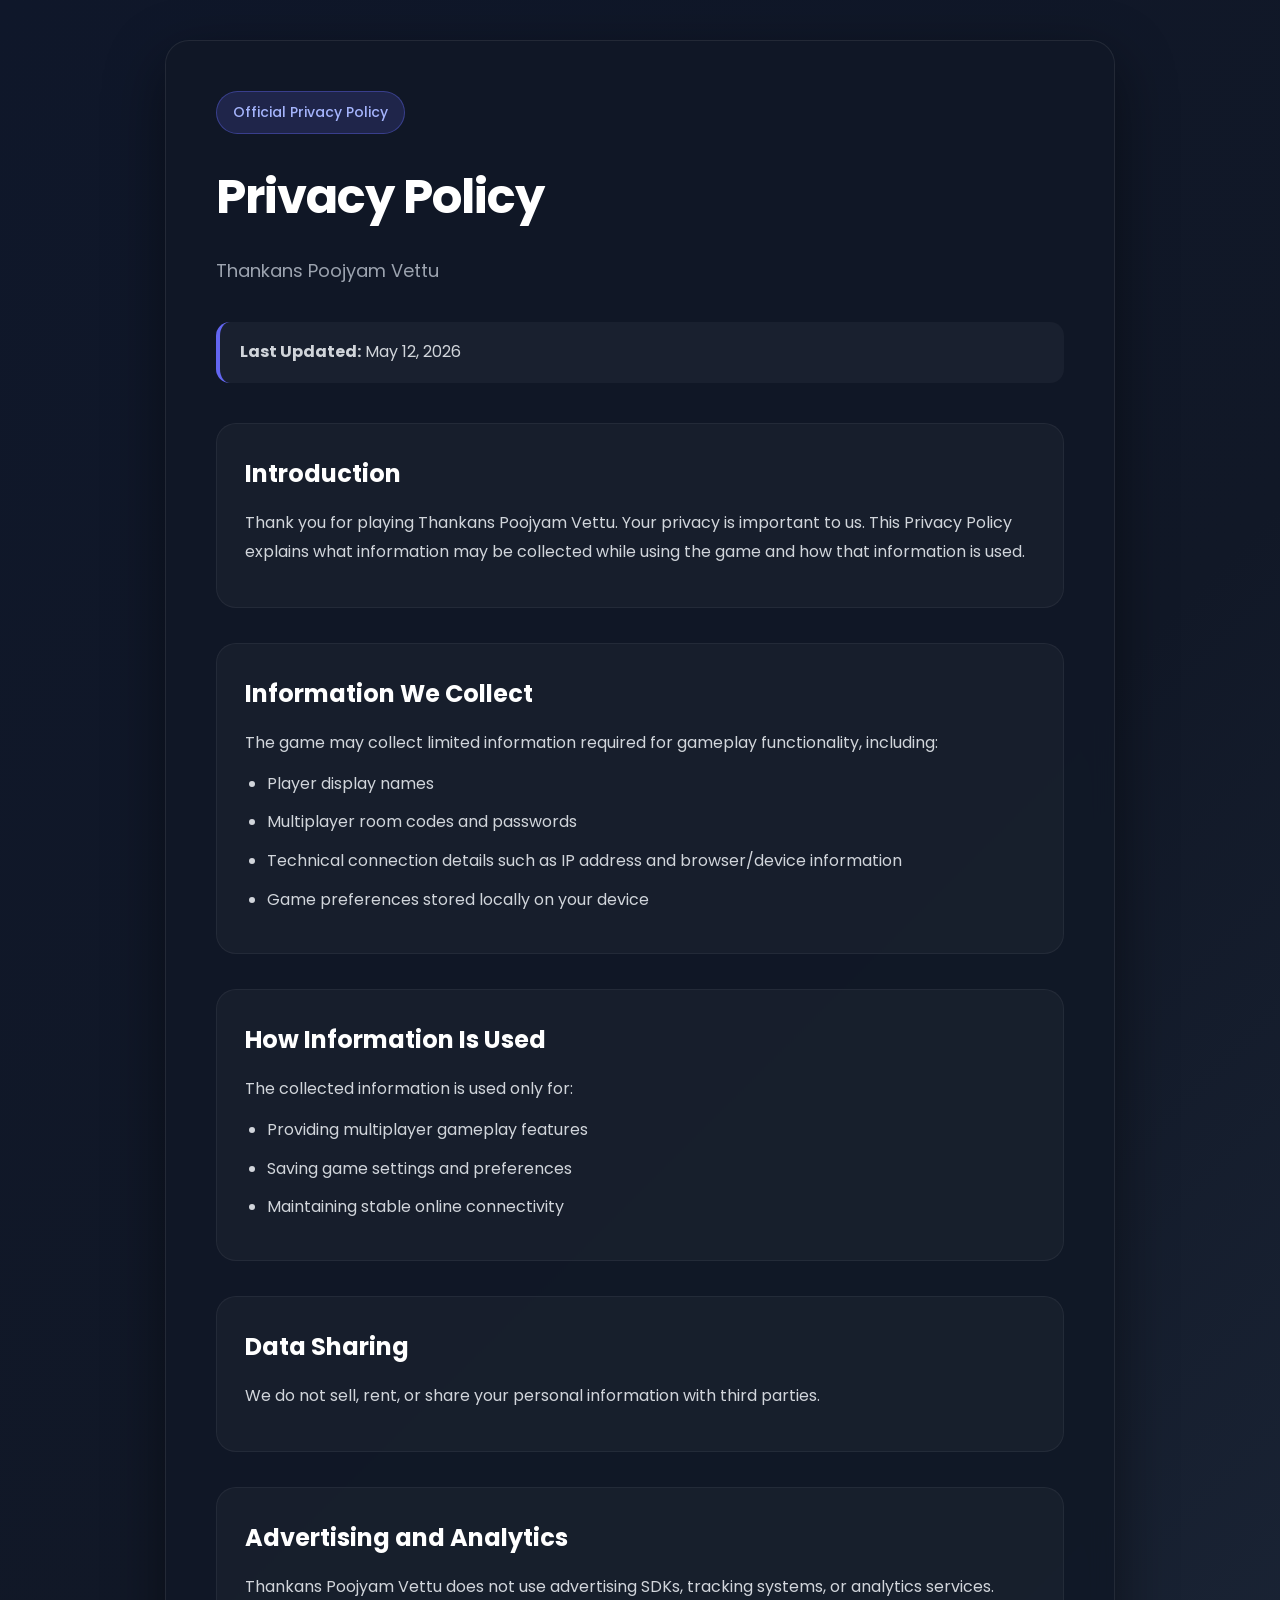
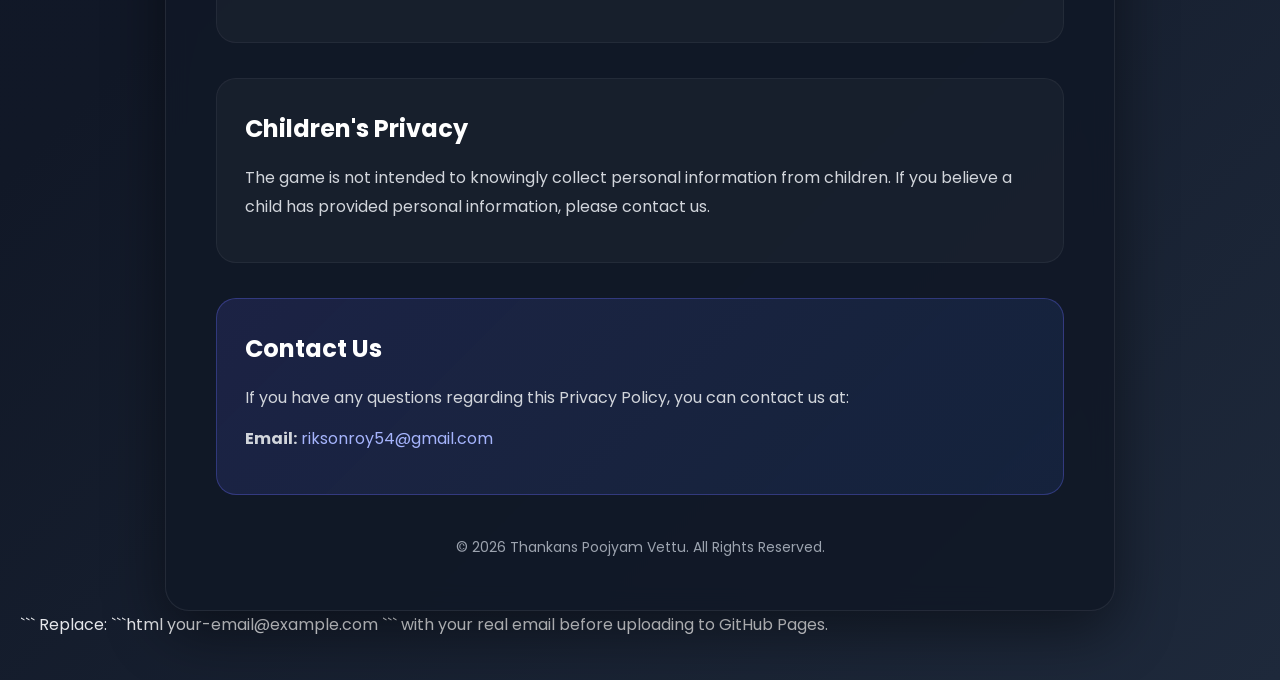
==== Privacy-Policy.html @ 0edb4210 "Rename Privacy.html to Privacy-Policy.html" ====
<!DOCTYPE html>
<html lang="en">
<head>
  <meta charset="UTF-8" />
  <meta name="viewport" content="width=device-width, initial-scale=1.0" />
  <title>Privacy Policy | Thankans Poojyam Vettu</title>

  <link rel="preconnect" href="https://fonts.googleapis.com">
  <link rel="preconnect" href="https://fonts.gstatic.com" crossorigin>
  <link href="https://fonts.googleapis.com/css2?family=Poppins:wght@300;400;500;600;700&display=swap" rel="stylesheet">

  <style>
    * {
      margin: 0;
      padding: 0;
      box-sizing: border-box;
    }

    body {
      font-family: 'Poppins', sans-serif;
      background: linear-gradient(135deg, #0f172a, #111827, #1e293b);
      color: #e5e7eb;
      min-height: 100vh;
      padding: 40px 20px;
      line-height: 1.8;
    }

    .container {
      max-width: 950px;
      margin: auto;
      background: rgba(17, 24, 39, 0.92);
      border: 1px solid rgba(255,255,255,0.08);
      border-radius: 24px;
      padding: 50px;
      box-shadow: 0 20px 60px rgba(0,0,0,0.45);
      backdrop-filter: blur(12px);
    }

    .top-badge {
      display: inline-block;
      background: rgba(99, 102, 241, 0.18);
      color: #a5b4fc;
      border: 1px solid rgba(99, 102, 241, 0.4);
      padding: 8px 16px;
      border-radius: 999px;
      font-size: 14px;
      margin-bottom: 20px;
      font-weight: 500;
    }

    h1 {
      font-size: 48px;
      font-weight: 700;
      margin-bottom: 14px;
      color: white;
      letter-spacing: -1px;
    }

    .subtitle {
      color: #9ca3af;
      font-size: 18px;
      margin-bottom: 35px;
    }

    .updated {
      background: rgba(255,255,255,0.04);
      border-left: 4px solid #6366f1;
      padding: 16px 20px;
      border-radius: 14px;
      margin-bottom: 40px;
      color: #d1d5db;
    }

    section {
      margin-bottom: 35px;
      padding: 28px;
      border-radius: 20px;
      background: rgba(255,255,255,0.03);
      border: 1px solid rgba(255,255,255,0.05);
      transition: 0.3s ease;
    }

    section:hover {
      transform: translateY(-2px);
      border-color: rgba(99,102,241,0.4);
    }

    h2 {
      font-size: 24px;
      margin-bottom: 14px;
      color: white;
    }

    p {
      color: #d1d5db;
      margin-bottom: 12px;
    }

    ul {
      padding-left: 22px;
      margin-top: 12px;
    }

    li {
      margin-bottom: 10px;
      color: #d1d5db;
    }

    .footer {
      margin-top: 40px;
      text-align: center;
      color: #9ca3af;
      font-size: 14px;
    }

    .contact-box {
      background: linear-gradient(135deg, rgba(99,102,241,0.15), rgba(59,130,246,0.1));
      border: 1px solid rgba(99,102,241,0.35);
    }

    a {
      color: #a5b4fc;
      text-decoration: none;
    }

    a:hover {
      text-decoration: underline;
    }

    @media (max-width: 768px) {
      .container {
        padding: 28px;
      }

      h1 {
        font-size: 34px;
      }

      section {
        padding: 22px;
      }
    }
  </style>
</head>
<body>

  <div class="container">

    <div class="top-badge">Official Privacy Policy</div>

    <h1>Privacy Policy</h1>

    <p class="subtitle">
      Thankans Poojyam Vettu
    </p>

    <div class="updated">
      <strong>Last Updated:</strong> May 12, 2026
    </div>

    <section>
      <h2>Introduction</h2>
      <p>
        Thank you for playing Thankans Poojyam Vettu. Your privacy is important to us.
        This Privacy Policy explains what information may be collected while using the game
        and how that information is used.
      </p>
    </section>

    <section>
      <h2>Information We Collect</h2>
      <p>
        The game may collect limited information required for gameplay functionality,
        including:
      </p>

      <ul>
        <li>Player display names</li>
        <li>Multiplayer room codes and passwords</li>
        <li>Technical connection details such as IP address and browser/device information</li>
        <li>Game preferences stored locally on your device</li>
      </ul>
    </section>

    <section>
      <h2>How Information Is Used</h2>
      <p>
        The collected information is used only for:
      </p>

      <ul>
        <li>Providing multiplayer gameplay features</li>
        <li>Saving game settings and preferences</li>
        <li>Maintaining stable online connectivity</li>
      </ul>
    </section>

    <section>
      <h2>Data Sharing</h2>
      <p>
        We do not sell, rent, or share your personal information with third parties.
      </p>
    </section>

    <section>
      <h2>Advertising and Analytics</h2>
      <p>
        Thankans Poojyam Vettu does not use advertising SDKs, tracking systems,
        or analytics services.
      </p>
    </section>

    <section>
      <h2>Children's Privacy</h2>
      <p>
        The game is not intended to knowingly collect personal information from children.
        If you believe a child has provided personal information, please contact us.
      </p>
    </section>

    <section class="contact-box">
      <h2>Contact Us</h2>
      <p>
        If you have any questions regarding this Privacy Policy, you can contact us at:
      </p>

      <p>
        <strong>Email:</strong>
        <a href="mailto:riksonroy54@gmail.com.com">riksonroy54@gmail.com</a>
      </p>
    </section>

    <div class="footer">
      © 2026 Thankans Poojyam Vettu. All Rights Reserved.
    </div>

  </div>

</body>
</html>
```

Replace:

```html
your-email@example.com
```

with your real email before uploading to GitHub Pages.
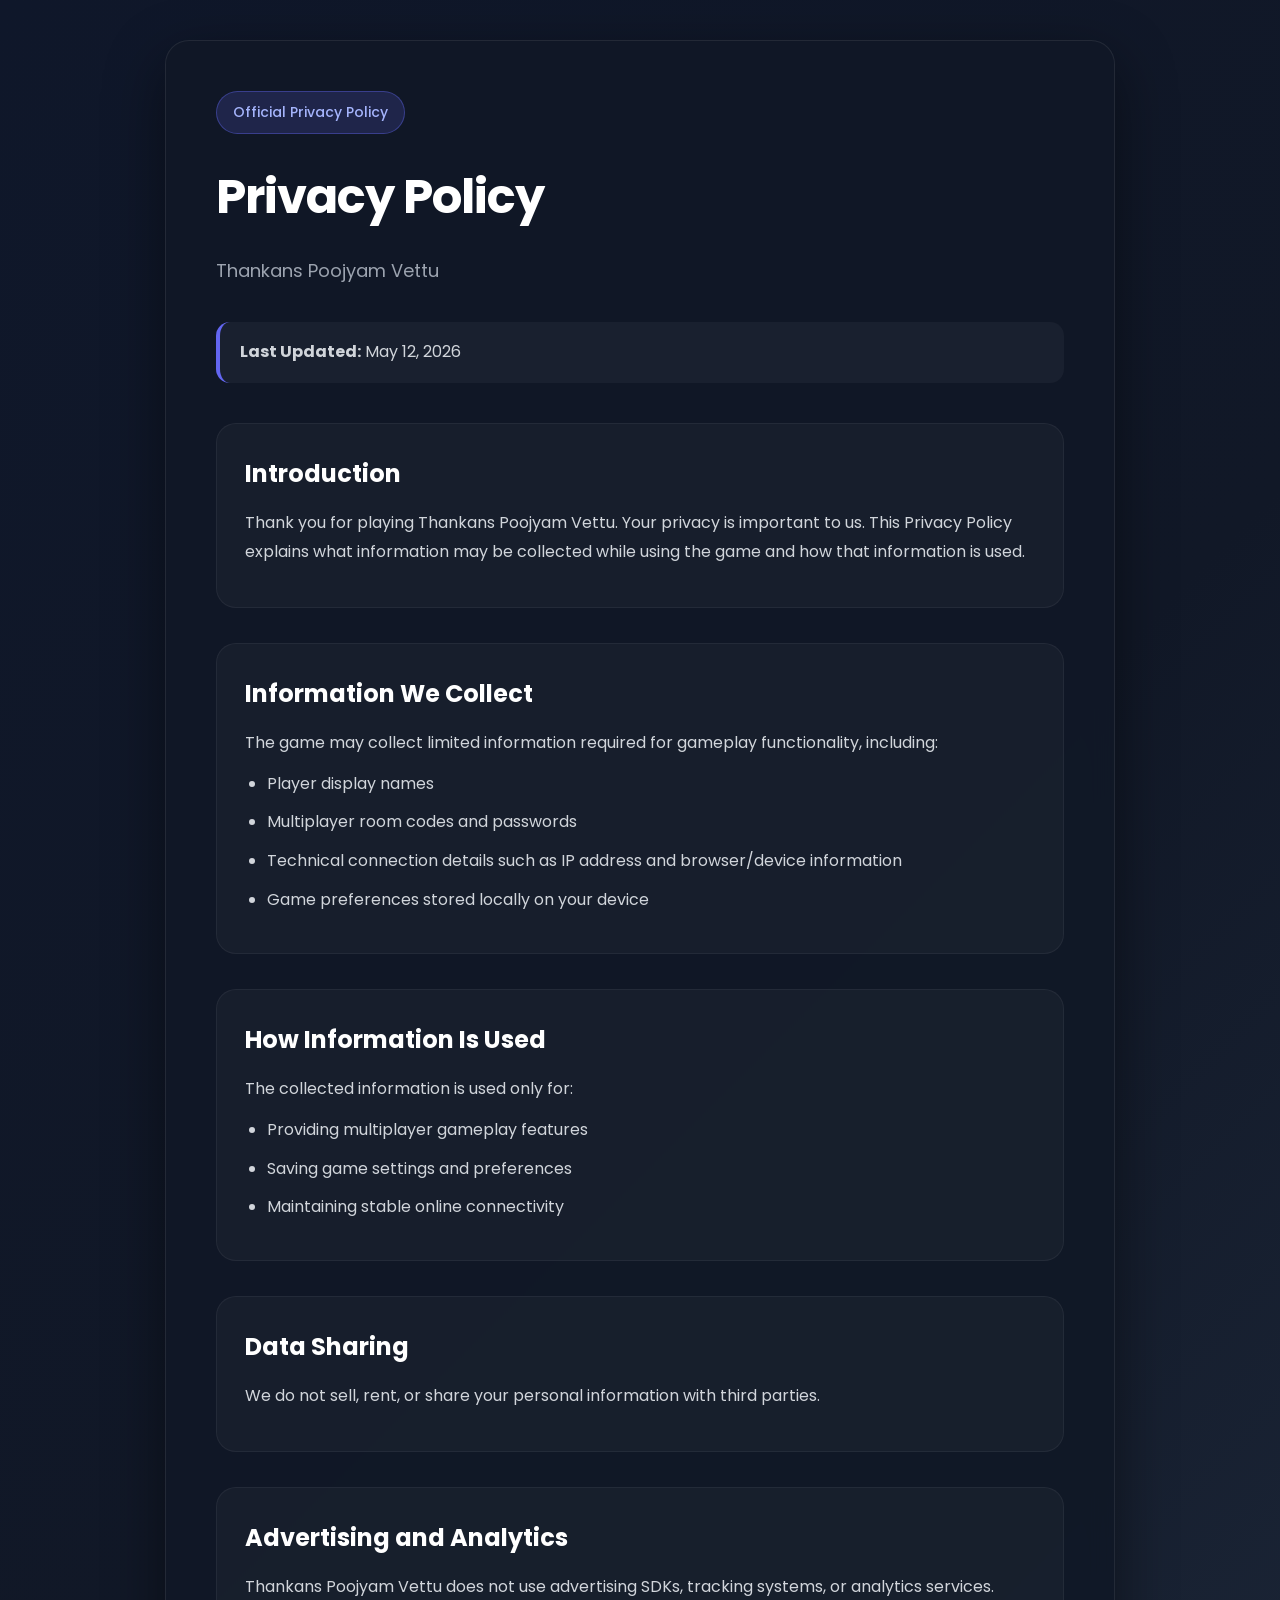
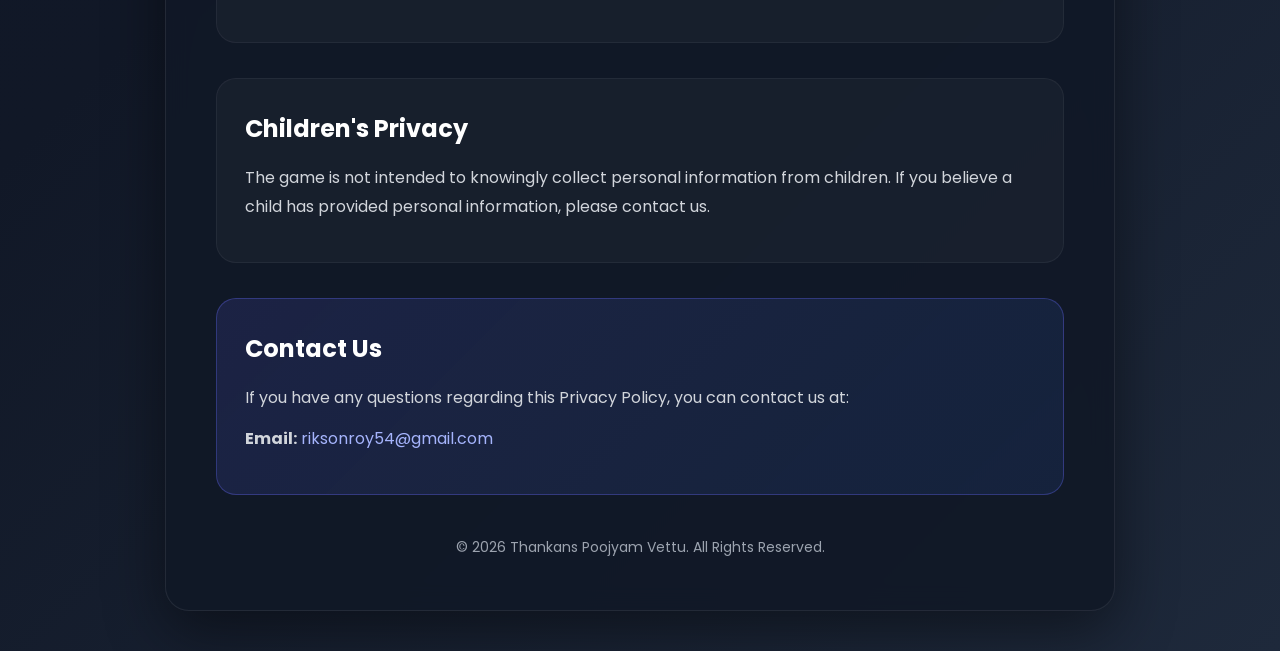
==== commit 1d84492a: "Update Privacy-Policy.html" ====
--- a/Privacy-Policy.html
+++ b/Privacy-Policy.html
@@ -238,12 +238,3 @@
 
 </body>
 </html>
-```
-
-Replace:
-
-```html
-your-email@example.com
-```
-
-with your real email before uploading to GitHub Pages.
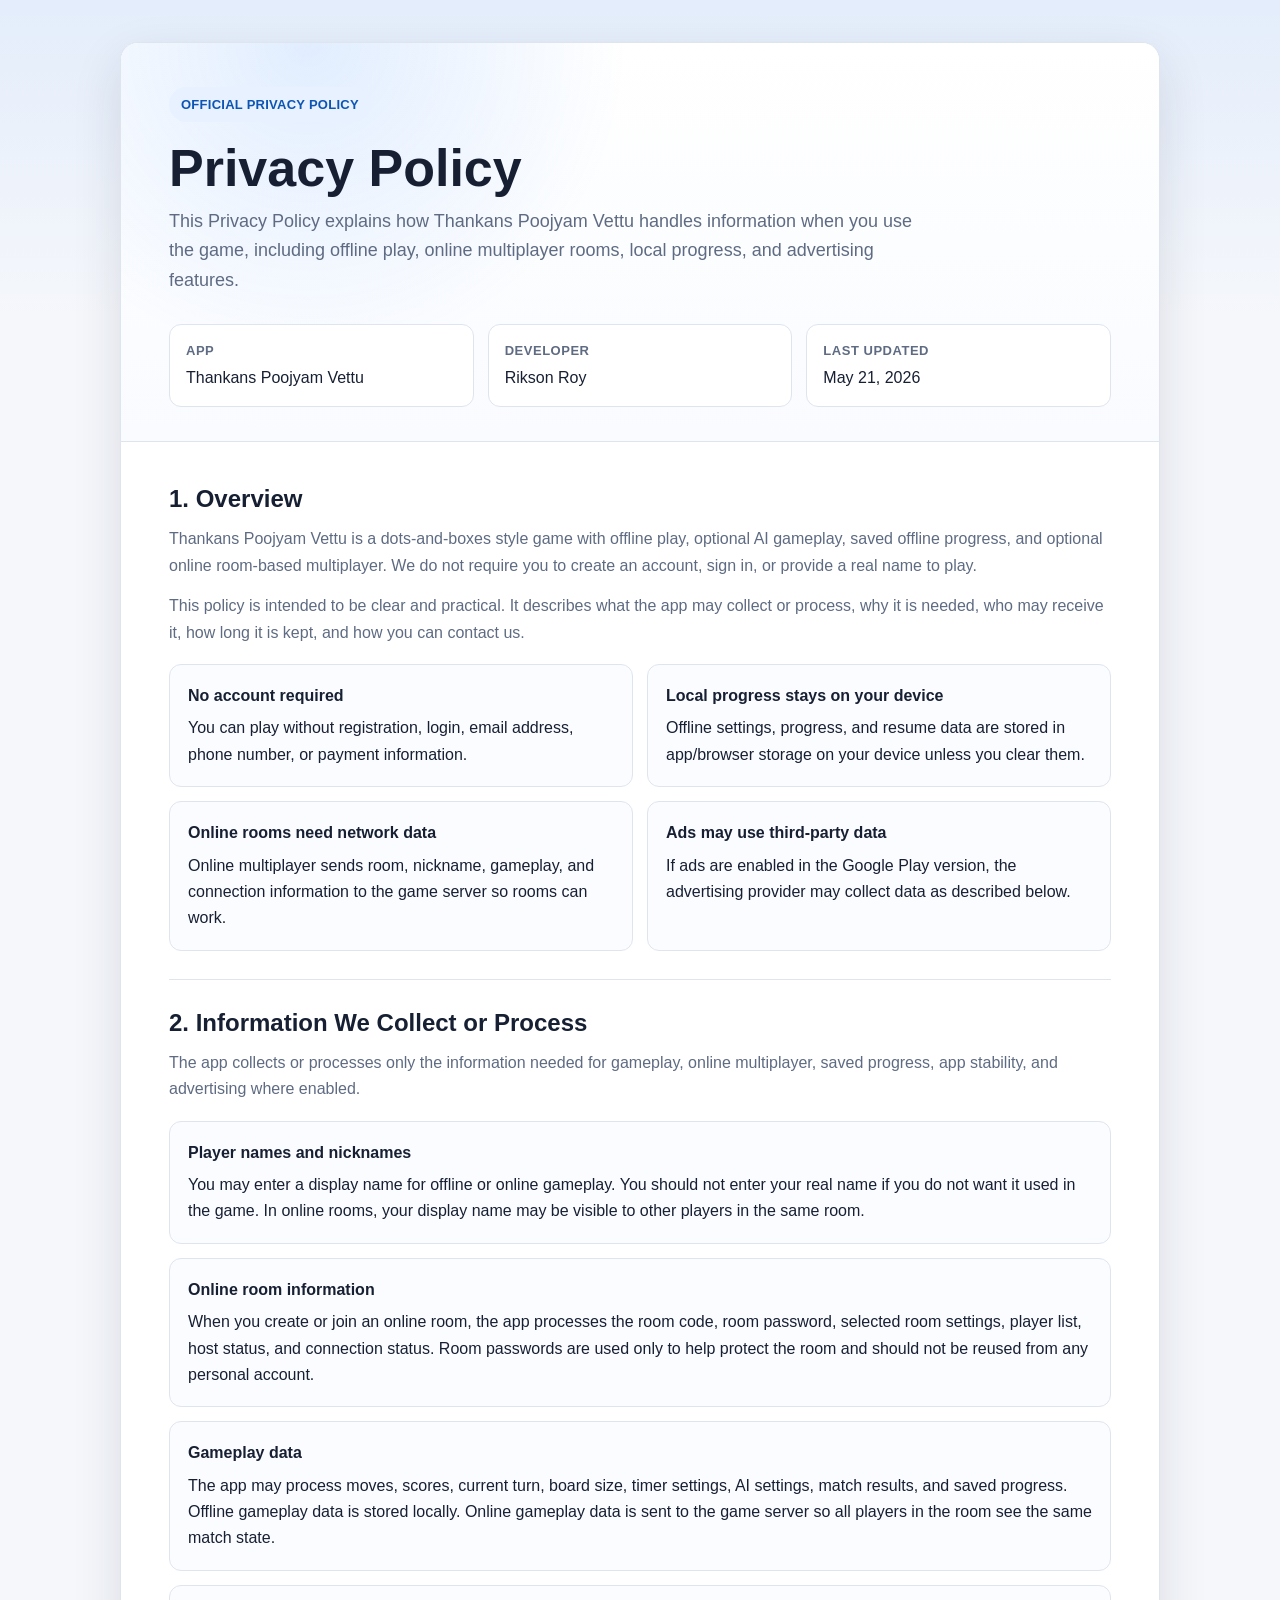
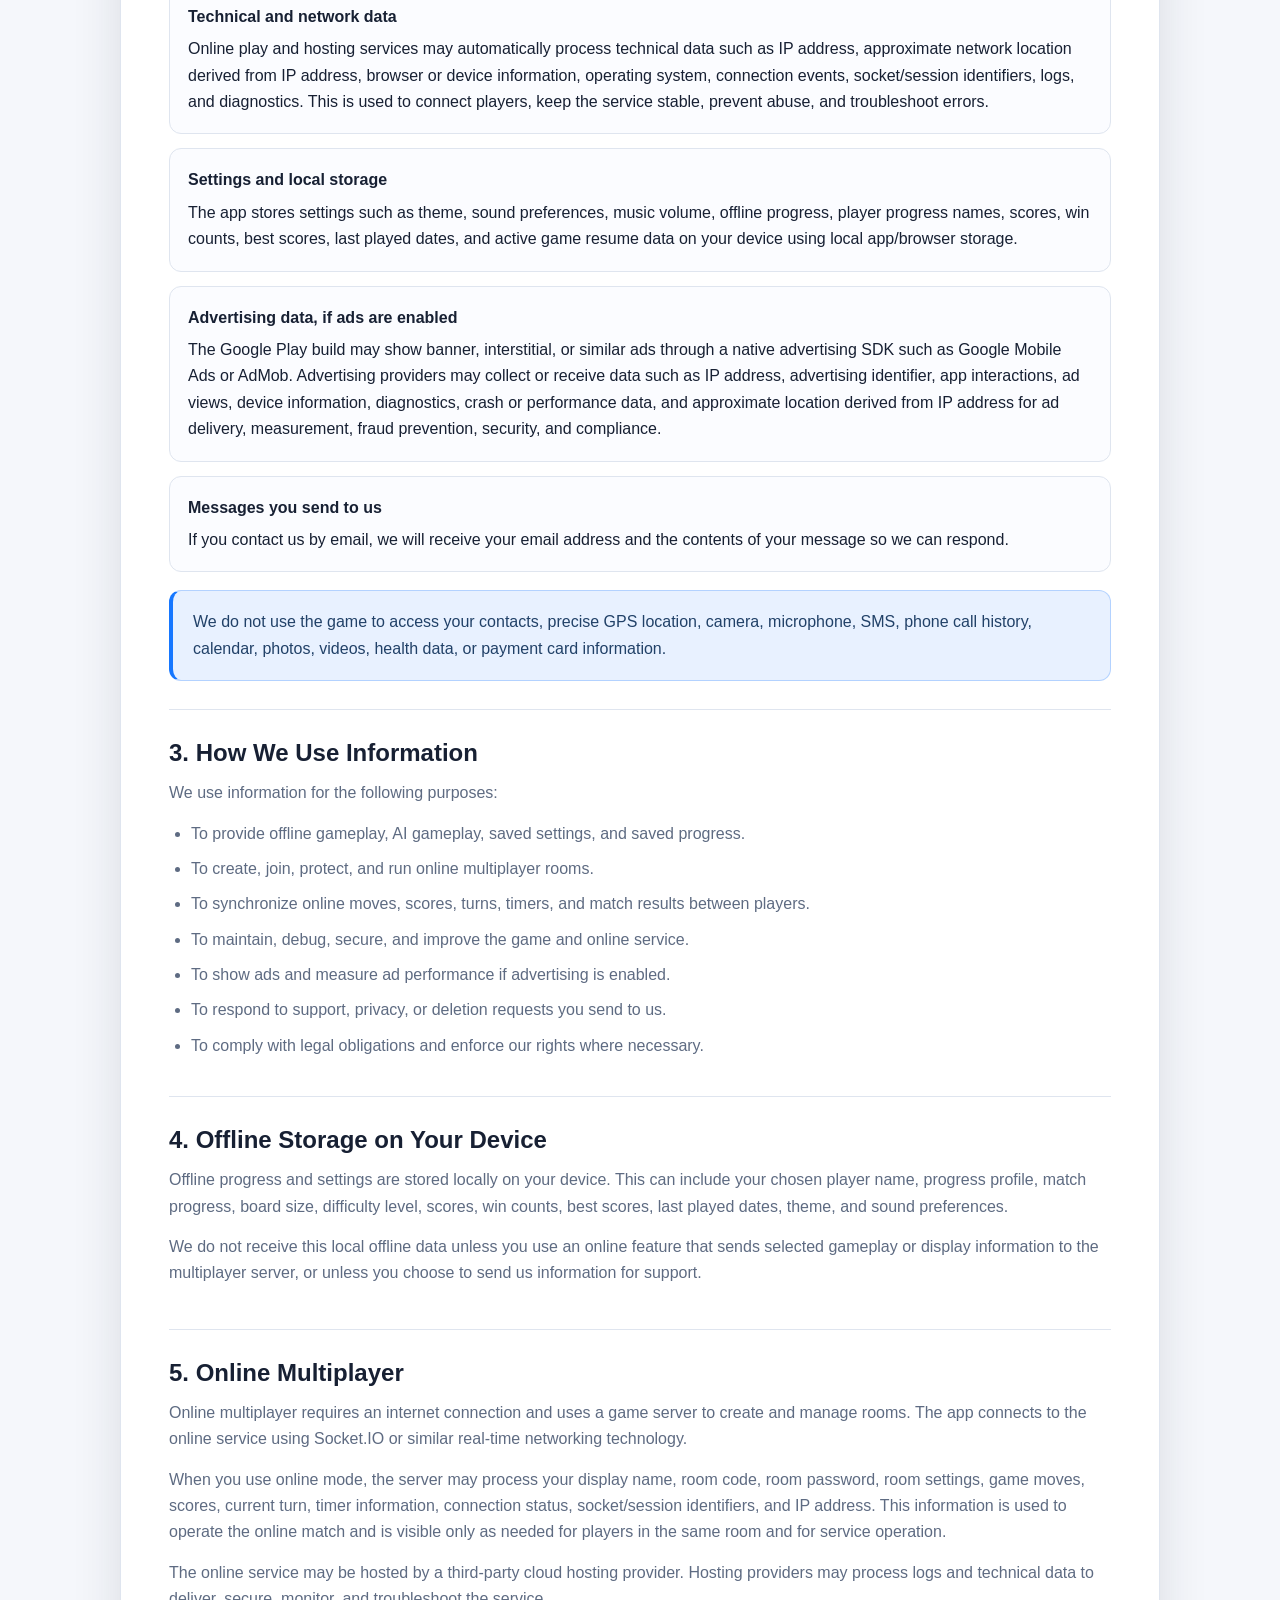
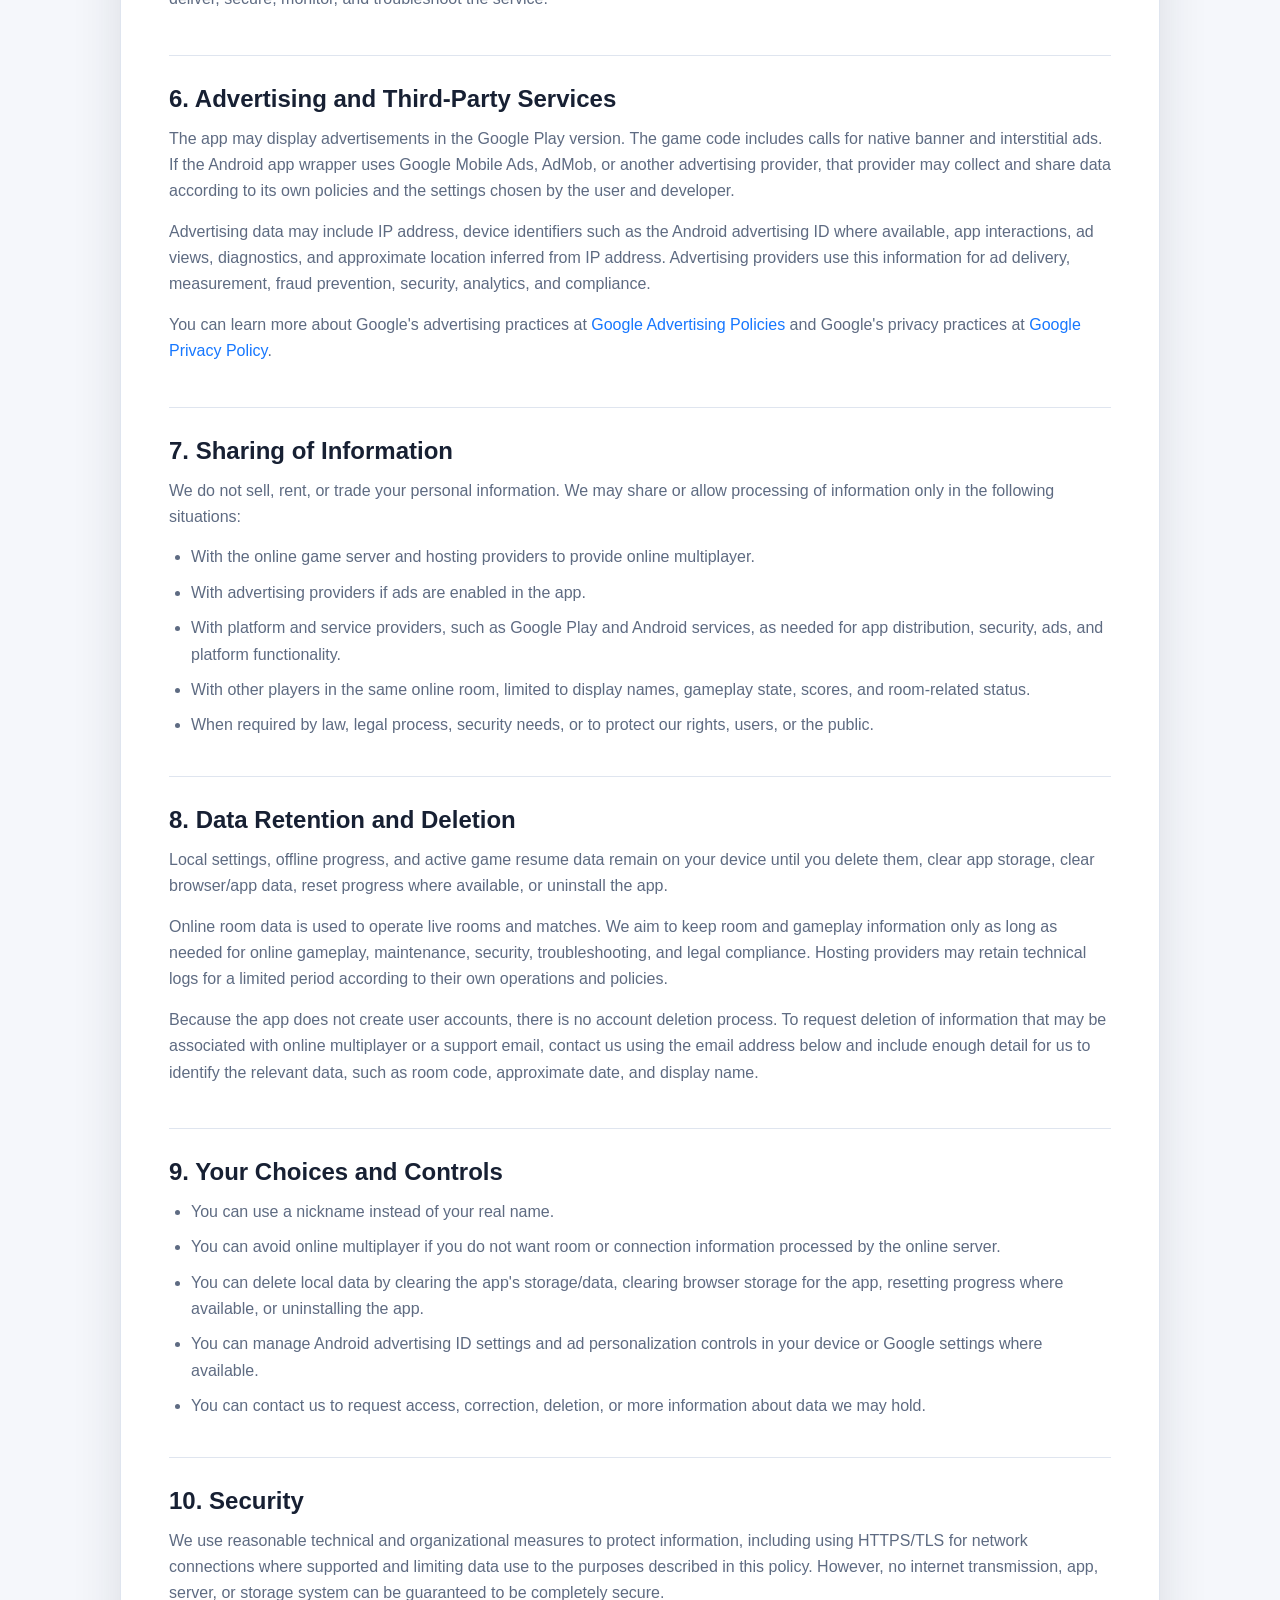
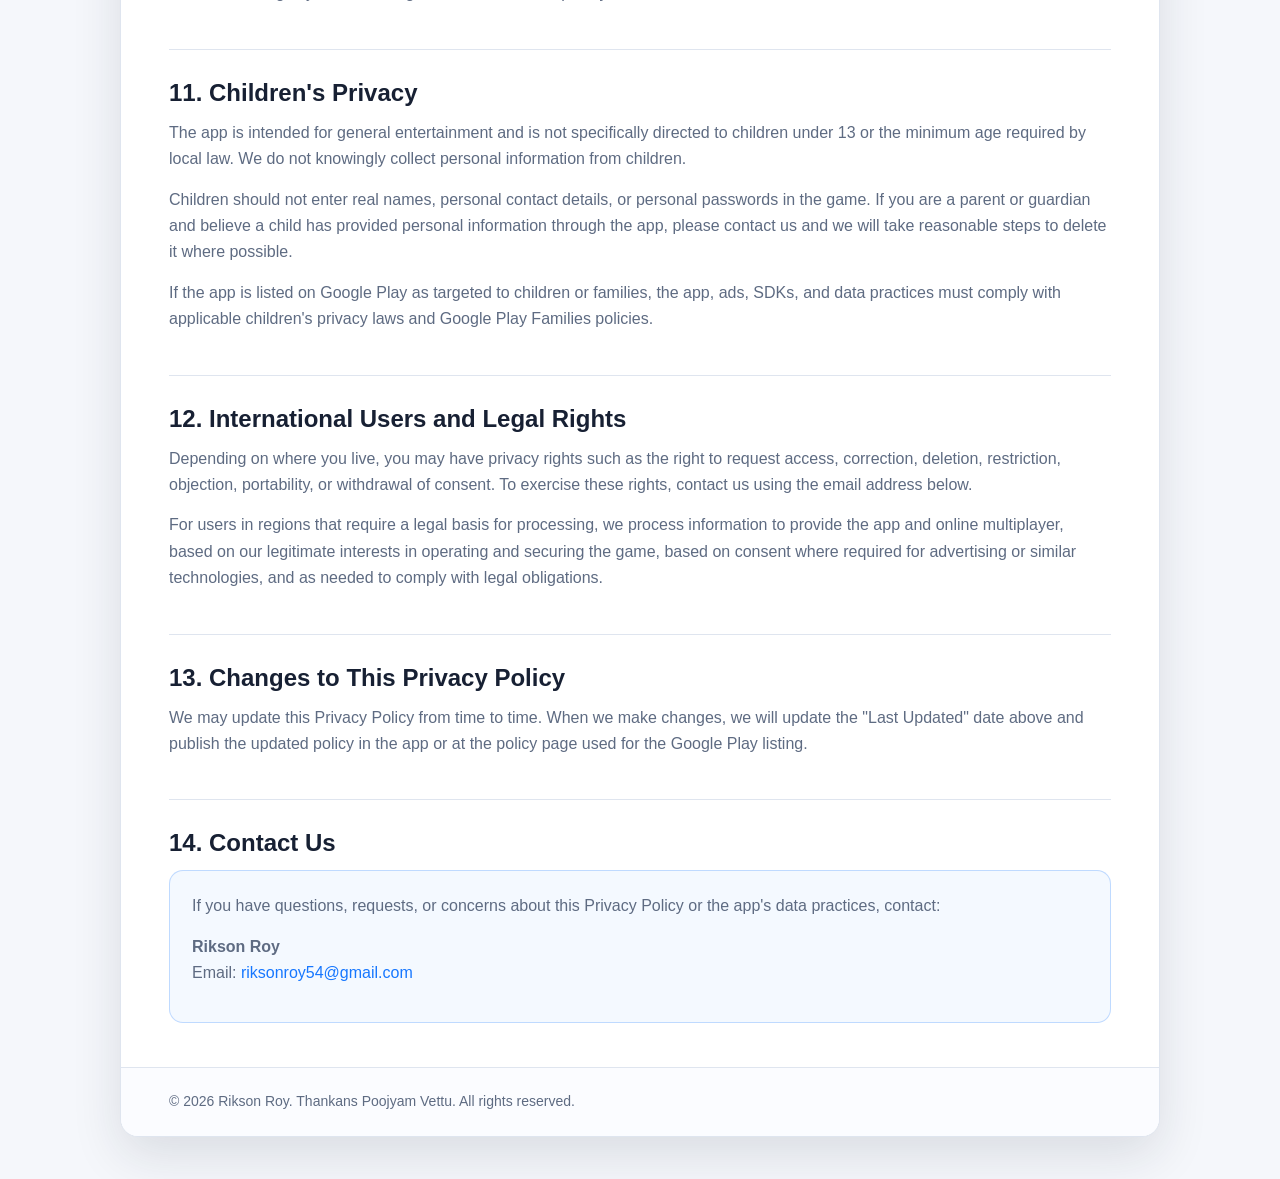
==== commit b46700d3: "Update Privacy-Policy.html" ====
--- a/Privacy-Policy.html
+++ b/Privacy-Policy.html
@@ -3,238 +3,526 @@
 <head>
   <meta charset="UTF-8" />
   <meta name="viewport" content="width=device-width, initial-scale=1.0" />
+  <meta name="color-scheme" content="dark light" />
   <title>Privacy Policy | Thankans Poojyam Vettu</title>
-
-  <link rel="preconnect" href="https://fonts.googleapis.com">
-  <link rel="preconnect" href="https://fonts.gstatic.com" crossorigin>
-  <link href="https://fonts.googleapis.com/css2?family=Poppins:wght@300;400;500;600;700&display=swap" rel="stylesheet">
-
   <style>
+    :root {
+      --page: #f5f7fb;
+      --panel: #ffffff;
+      --text: #172033;
+      --muted: #5e6b82;
+      --line: #dfe5ef;
+      --accent: #1677ff;
+      --accent-soft: #e8f1ff;
+      --good: #0f8f61;
+      --shadow: 0 18px 50px rgba(23, 32, 51, 0.12);
+    }
+
     * {
+      box-sizing: border-box;
+    }
+
+    body {
       margin: 0;
-      padding: 0;
-      box-sizing: border-box;
-    }
-
-    body {
-      font-family: 'Poppins', sans-serif;
-      background: linear-gradient(135deg, #0f172a, #111827, #1e293b);
-      color: #e5e7eb;
-      min-height: 100vh;
-      padding: 40px 20px;
-      line-height: 1.8;
-    }
-
-    .container {
-      max-width: 950px;
-      margin: auto;
-      background: rgba(17, 24, 39, 0.92);
-      border: 1px solid rgba(255,255,255,0.08);
-      border-radius: 24px;
-      padding: 50px;
-      box-shadow: 0 20px 60px rgba(0,0,0,0.45);
-      backdrop-filter: blur(12px);
-    }
-
-    .top-badge {
-      display: inline-block;
-      background: rgba(99, 102, 241, 0.18);
-      color: #a5b4fc;
-      border: 1px solid rgba(99, 102, 241, 0.4);
-      padding: 8px 16px;
+      font-family: Arial, Helvetica, sans-serif;
+      color: var(--text);
+      background:
+        linear-gradient(180deg, rgba(22, 119, 255, 0.08), transparent 320px),
+        var(--page);
+      line-height: 1.65;
+    }
+
+    a {
+      color: var(--accent);
+      text-decoration: none;
+    }
+
+    a:hover,
+    a:focus {
+      text-decoration: underline;
+    }
+
+    .page {
+      width: min(100% - 32px, 1040px);
+      margin: 0 auto;
+      padding: 42px 0;
+    }
+
+    .document {
+      background: var(--panel);
+      border: 1px solid var(--line);
+      border-radius: 18px;
+      box-shadow: var(--shadow);
+      overflow: hidden;
+    }
+
+    header {
+      padding: 44px 48px 34px;
+      border-bottom: 1px solid var(--line);
+      background:
+        radial-gradient(circle at 18% 0%, rgba(22, 119, 255, 0.13), transparent 34%),
+        linear-gradient(180deg, #ffffff, #f9fbff);
+    }
+
+    .badge {
+      display: inline-flex;
+      align-items: center;
+      gap: 8px;
+      margin-bottom: 18px;
+      padding: 7px 12px;
       border-radius: 999px;
+      background: var(--accent-soft);
+      color: #0d55b3;
+      font-size: 13px;
+      font-weight: 700;
+      letter-spacing: 0.02em;
+      text-transform: uppercase;
+    }
+
+    h1 {
+      margin: 0 0 10px;
+      font-size: clamp(34px, 5vw, 52px);
+      line-height: 1.08;
+      letter-spacing: 0;
+    }
+
+    .subtitle {
+      margin: 0;
+      color: var(--muted);
+      font-size: 18px;
+      max-width: 760px;
+    }
+
+    .meta-grid {
+      display: grid;
+      grid-template-columns: repeat(3, minmax(0, 1fr));
+      gap: 14px;
+      margin-top: 28px;
+    }
+
+    .meta-card {
+      min-height: 82px;
+      padding: 15px 16px;
+      border: 1px solid var(--line);
+      border-radius: 12px;
+      background: #ffffff;
+    }
+
+    .meta-card strong {
+      display: block;
+      margin-bottom: 4px;
+      font-size: 13px;
+      color: var(--muted);
+      text-transform: uppercase;
+      letter-spacing: 0.04em;
+    }
+
+    main {
+      padding: 14px 48px 44px;
+    }
+
+    section {
+      padding: 28px 0;
+      border-bottom: 1px solid var(--line);
+    }
+
+    section:last-child {
+      border-bottom: 0;
+      padding-bottom: 0;
+    }
+
+    h2 {
+      margin: 0 0 12px;
+      font-size: 24px;
+      line-height: 1.25;
+    }
+
+    h3 {
+      margin: 24px 0 8px;
+      font-size: 18px;
+    }
+
+    p {
+      margin: 0 0 14px;
+      color: var(--muted);
+    }
+
+    ul {
+      margin: 10px 0 0;
+      padding-left: 22px;
+      color: var(--muted);
+    }
+
+    li {
+      margin-bottom: 9px;
+    }
+
+    .summary {
+      display: grid;
+      grid-template-columns: repeat(2, minmax(0, 1fr));
+      gap: 14px;
+      margin-top: 18px;
+    }
+
+    .summary-item {
+      padding: 18px;
+      border: 1px solid var(--line);
+      border-radius: 12px;
+      background: #fbfcff;
+    }
+
+    .summary-item strong {
+      display: block;
+      margin-bottom: 6px;
+      color: var(--text);
+    }
+
+    .notice {
+      margin: 18px 0 0;
+      padding: 18px 20px;
+      border: 1px solid rgba(22, 119, 255, 0.25);
+      border-left: 4px solid var(--accent);
+      border-radius: 12px;
+      background: var(--accent-soft);
+      color: #214168;
+    }
+
+    .notice p {
+      color: #214168;
+      margin: 0;
+    }
+
+    .data-list {
+      display: grid;
+      gap: 14px;
+      margin-top: 18px;
+    }
+
+    .data-item {
+      padding: 18px;
+      border: 1px solid var(--line);
+      border-radius: 12px;
+      background: #fbfcff;
+    }
+
+    .data-item strong {
+      display: block;
+      margin-bottom: 6px;
+      color: var(--text);
+    }
+
+    .contact-box {
+      padding: 22px;
+      border-radius: 14px;
+      background: #f4f9ff;
+      border: 1px solid rgba(22, 119, 255, 0.24);
+    }
+
+    footer {
+      padding: 22px 48px;
+      border-top: 1px solid var(--line);
+      color: var(--muted);
+      background: #fbfcff;
       font-size: 14px;
-      margin-bottom: 20px;
-      font-weight: 500;
-    }
-
-    h1 {
-      font-size: 48px;
-      font-weight: 700;
-      margin-bottom: 14px;
-      color: white;
-      letter-spacing: -1px;
-    }
-
-    .subtitle {
-      color: #9ca3af;
-      font-size: 18px;
-      margin-bottom: 35px;
-    }
-
-    .updated {
-      background: rgba(255,255,255,0.04);
-      border-left: 4px solid #6366f1;
-      padding: 16px 20px;
-      border-radius: 14px;
-      margin-bottom: 40px;
-      color: #d1d5db;
-    }
-
-    section {
-      margin-bottom: 35px;
-      padding: 28px;
-      border-radius: 20px;
-      background: rgba(255,255,255,0.03);
-      border: 1px solid rgba(255,255,255,0.05);
-      transition: 0.3s ease;
-    }
-
-    section:hover {
-      transform: translateY(-2px);
-      border-color: rgba(99,102,241,0.4);
-    }
-
-    h2 {
-      font-size: 24px;
-      margin-bottom: 14px;
-      color: white;
-    }
-
-    p {
-      color: #d1d5db;
-      margin-bottom: 12px;
-    }
-
-    ul {
-      padding-left: 22px;
-      margin-top: 12px;
-    }
-
-    li {
-      margin-bottom: 10px;
-      color: #d1d5db;
-    }
-
-    .footer {
-      margin-top: 40px;
-      text-align: center;
-      color: #9ca3af;
-      font-size: 14px;
-    }
-
-    .contact-box {
-      background: linear-gradient(135deg, rgba(99,102,241,0.15), rgba(59,130,246,0.1));
-      border: 1px solid rgba(99,102,241,0.35);
-    }
-
-    a {
-      color: #a5b4fc;
-      text-decoration: none;
-    }
-
-    a:hover {
-      text-decoration: underline;
-    }
-
-    @media (max-width: 768px) {
-      .container {
-        padding: 28px;
-      }
-
-      h1 {
-        font-size: 34px;
-      }
-
-      section {
-        padding: 22px;
+    }
+
+    @media (max-width: 760px) {
+      .page {
+        width: min(100% - 20px, 1040px);
+        padding: 16px 0;
+      }
+
+      header,
+      main,
+      footer {
+        padding-left: 22px;
+        padding-right: 22px;
+      }
+
+      header {
+        padding-top: 30px;
+      }
+
+      .meta-grid,
+      .summary {
+        grid-template-columns: 1fr;
+      }
+
+      .document {
+        border-radius: 14px;
+      }
+    }
+
+    @media print {
+      body {
+        background: #ffffff;
+      }
+
+      .page {
+        width: 100%;
+        padding: 0;
+      }
+
+      .document {
+        border: 0;
+        box-shadow: none;
+      }
+
+      a {
+        color: #000000;
+        text-decoration: underline;
       }
     }
   </style>
 </head>
 <body>
-
-  <div class="container">
-
-    <div class="top-badge">Official Privacy Policy</div>
-
-    <h1>Privacy Policy</h1>
-
-    <p class="subtitle">
-      Thankans Poojyam Vettu
-    </p>
-
-    <div class="updated">
-      <strong>Last Updated:</strong> May 12, 2026
-    </div>
-
-    <section>
-      <h2>Introduction</h2>
-      <p>
-        Thank you for playing Thankans Poojyam Vettu. Your privacy is important to us.
-        This Privacy Policy explains what information may be collected while using the game
-        and how that information is used.
-      </p>
-    </section>
-
-    <section>
-      <h2>Information We Collect</h2>
-      <p>
-        The game may collect limited information required for gameplay functionality,
-        including:
-      </p>
-
-      <ul>
-        <li>Player display names</li>
-        <li>Multiplayer room codes and passwords</li>
-        <li>Technical connection details such as IP address and browser/device information</li>
-        <li>Game preferences stored locally on your device</li>
-      </ul>
-    </section>
-
-    <section>
-      <h2>How Information Is Used</h2>
-      <p>
-        The collected information is used only for:
-      </p>
-
-      <ul>
-        <li>Providing multiplayer gameplay features</li>
-        <li>Saving game settings and preferences</li>
-        <li>Maintaining stable online connectivity</li>
-      </ul>
-    </section>
-
-    <section>
-      <h2>Data Sharing</h2>
-      <p>
-        We do not sell, rent, or share your personal information with third parties.
-      </p>
-    </section>
-
-    <section>
-      <h2>Advertising and Analytics</h2>
-      <p>
-        Thankans Poojyam Vettu does not use advertising SDKs, tracking systems,
-        or analytics services.
-      </p>
-    </section>
-
-    <section>
-      <h2>Children's Privacy</h2>
-      <p>
-        The game is not intended to knowingly collect personal information from children.
-        If you believe a child has provided personal information, please contact us.
-      </p>
-    </section>
-
-    <section class="contact-box">
-      <h2>Contact Us</h2>
-      <p>
-        If you have any questions regarding this Privacy Policy, you can contact us at:
-      </p>
-
-      <p>
-        <strong>Email:</strong>
-        <a href="mailto:riksonroy54@gmail.com.com">riksonroy54@gmail.com</a>
-      </p>
-    </section>
-
-    <div class="footer">
-      © 2026 Thankans Poojyam Vettu. All Rights Reserved.
-    </div>
-
+  <div class="page">
+    <article class="document">
+      <header>
+        <div class="badge">Official Privacy Policy</div>
+        <h1>Privacy Policy</h1>
+        <p class="subtitle">
+          This Privacy Policy explains how Thankans Poojyam Vettu handles information when you use the game, including offline play, online multiplayer rooms, local progress, and advertising features.
+        </p>
+
+        <div class="meta-grid" aria-label="Policy details">
+          <div class="meta-card">
+            <strong>App</strong>
+            Thankans Poojyam Vettu
+          </div>
+          <div class="meta-card">
+            <strong>Developer</strong>
+            Rikson Roy
+          </div>
+          <div class="meta-card">
+            <strong>Last Updated</strong>
+            May 21, 2026
+          </div>
+        </div>
+      </header>
+
+      <main>
+        <section>
+          <h2>1. Overview</h2>
+          <p>
+            Thankans Poojyam Vettu is a dots-and-boxes style game with offline play, optional AI gameplay, saved offline progress, and optional online room-based multiplayer. We do not require you to create an account, sign in, or provide a real name to play.
+          </p>
+          <p>
+            This policy is intended to be clear and practical. It describes what the app may collect or process, why it is needed, who may receive it, how long it is kept, and how you can contact us.
+          </p>
+          <div class="summary">
+            <div class="summary-item">
+              <strong>No account required</strong>
+              You can play without registration, login, email address, phone number, or payment information.
+            </div>
+            <div class="summary-item">
+              <strong>Local progress stays on your device</strong>
+              Offline settings, progress, and resume data are stored in app/browser storage on your device unless you clear them.
+            </div>
+            <div class="summary-item">
+              <strong>Online rooms need network data</strong>
+              Online multiplayer sends room, nickname, gameplay, and connection information to the game server so rooms can work.
+            </div>
+            <div class="summary-item">
+              <strong>Ads may use third-party data</strong>
+              If ads are enabled in the Google Play version, the advertising provider may collect data as described below.
+            </div>
+          </div>
+        </section>
+
+        <section>
+          <h2>2. Information We Collect or Process</h2>
+          <p>
+            The app collects or processes only the information needed for gameplay, online multiplayer, saved progress, app stability, and advertising where enabled.
+          </p>
+
+          <div class="data-list">
+            <div class="data-item">
+              <strong>Player names and nicknames</strong>
+              You may enter a display name for offline or online gameplay. You should not enter your real name if you do not want it used in the game. In online rooms, your display name may be visible to other players in the same room.
+            </div>
+
+            <div class="data-item">
+              <strong>Online room information</strong>
+              When you create or join an online room, the app processes the room code, room password, selected room settings, player list, host status, and connection status. Room passwords are used only to help protect the room and should not be reused from any personal account.
+            </div>
+
+            <div class="data-item">
+              <strong>Gameplay data</strong>
+              The app may process moves, scores, current turn, board size, timer settings, AI settings, match results, and saved progress. Offline gameplay data is stored locally. Online gameplay data is sent to the game server so all players in the room see the same match state.
+            </div>
+
+            <div class="data-item">
+              <strong>Technical and network data</strong>
+              Online play and hosting services may automatically process technical data such as IP address, approximate network location derived from IP address, browser or device information, operating system, connection events, socket/session identifiers, logs, and diagnostics. This is used to connect players, keep the service stable, prevent abuse, and troubleshoot errors.
+            </div>
+
+            <div class="data-item">
+              <strong>Settings and local storage</strong>
+              The app stores settings such as theme, sound preferences, music volume, offline progress, player progress names, scores, win counts, best scores, last played dates, and active game resume data on your device using local app/browser storage.
+            </div>
+
+            <div class="data-item">
+              <strong>Advertising data, if ads are enabled</strong>
+              The Google Play build may show banner, interstitial, or similar ads through a native advertising SDK such as Google Mobile Ads or AdMob. Advertising providers may collect or receive data such as IP address, advertising identifier, app interactions, ad views, device information, diagnostics, crash or performance data, and approximate location derived from IP address for ad delivery, measurement, fraud prevention, security, and compliance.
+            </div>
+
+            <div class="data-item">
+              <strong>Messages you send to us</strong>
+              If you contact us by email, we will receive your email address and the contents of your message so we can respond.
+            </div>
+          </div>
+
+          <div class="notice">
+            <p>
+              We do not use the game to access your contacts, precise GPS location, camera, microphone, SMS, phone call history, calendar, photos, videos, health data, or payment card information.
+            </p>
+          </div>
+        </section>
+
+        <section>
+          <h2>3. How We Use Information</h2>
+          <p>We use information for the following purposes:</p>
+          <ul>
+            <li>To provide offline gameplay, AI gameplay, saved settings, and saved progress.</li>
+            <li>To create, join, protect, and run online multiplayer rooms.</li>
+            <li>To synchronize online moves, scores, turns, timers, and match results between players.</li>
+            <li>To maintain, debug, secure, and improve the game and online service.</li>
+            <li>To show ads and measure ad performance if advertising is enabled.</li>
+            <li>To respond to support, privacy, or deletion requests you send to us.</li>
+            <li>To comply with legal obligations and enforce our rights where necessary.</li>
+          </ul>
+        </section>
+
+        <section>
+          <h2>4. Offline Storage on Your Device</h2>
+          <p>
+            Offline progress and settings are stored locally on your device. This can include your chosen player name, progress profile, match progress, board size, difficulty level, scores, win counts, best scores, last played dates, theme, and sound preferences.
+          </p>
+          <p>
+            We do not receive this local offline data unless you use an online feature that sends selected gameplay or display information to the multiplayer server, or unless you choose to send us information for support.
+          </p>
+        </section>
+
+        <section>
+          <h2>5. Online Multiplayer</h2>
+          <p>
+            Online multiplayer requires an internet connection and uses a game server to create and manage rooms. The app connects to the online service using Socket.IO or similar real-time networking technology.
+          </p>
+          <p>
+            When you use online mode, the server may process your display name, room code, room password, room settings, game moves, scores, current turn, timer information, connection status, socket/session identifiers, and IP address. This information is used to operate the online match and is visible only as needed for players in the same room and for service operation.
+          </p>
+          <p>
+            The online service may be hosted by a third-party cloud hosting provider. Hosting providers may process logs and technical data to deliver, secure, monitor, and troubleshoot the service.
+          </p>
+        </section>
+
+        <section>
+          <h2>6. Advertising and Third-Party Services</h2>
+          <p>
+            The app may display advertisements in the Google Play version. The game code includes calls for native banner and interstitial ads. If the Android app wrapper uses Google Mobile Ads, AdMob, or another advertising provider, that provider may collect and share data according to its own policies and the settings chosen by the user and developer.
+          </p>
+          <p>
+            Advertising data may include IP address, device identifiers such as the Android advertising ID where available, app interactions, ad views, diagnostics, and approximate location inferred from IP address. Advertising providers use this information for ad delivery, measurement, fraud prevention, security, analytics, and compliance.
+          </p>
+          <p>
+            You can learn more about Google's advertising practices at <a href="https://policies.google.com/technologies/ads" rel="noopener">Google Advertising Policies</a> and Google's privacy practices at <a href="https://policies.google.com/privacy" rel="noopener">Google Privacy Policy</a>.
+          </p>
+        </section>
+
+        <section>
+          <h2>7. Sharing of Information</h2>
+          <p>
+            We do not sell, rent, or trade your personal information. We may share or allow processing of information only in the following situations:
+          </p>
+          <ul>
+            <li>With the online game server and hosting providers to provide online multiplayer.</li>
+            <li>With advertising providers if ads are enabled in the app.</li>
+            <li>With platform and service providers, such as Google Play and Android services, as needed for app distribution, security, ads, and platform functionality.</li>
+            <li>With other players in the same online room, limited to display names, gameplay state, scores, and room-related status.</li>
+            <li>When required by law, legal process, security needs, or to protect our rights, users, or the public.</li>
+          </ul>
+        </section>
+
+        <section>
+          <h2>8. Data Retention and Deletion</h2>
+          <p>
+            Local settings, offline progress, and active game resume data remain on your device until you delete them, clear app storage, clear browser/app data, reset progress where available, or uninstall the app.
+          </p>
+          <p>
+            Online room data is used to operate live rooms and matches. We aim to keep room and gameplay information only as long as needed for online gameplay, maintenance, security, troubleshooting, and legal compliance. Hosting providers may retain technical logs for a limited period according to their own operations and policies.
+          </p>
+          <p>
+            Because the app does not create user accounts, there is no account deletion process. To request deletion of information that may be associated with online multiplayer or a support email, contact us using the email address below and include enough detail for us to identify the relevant data, such as room code, approximate date, and display name.
+          </p>
+        </section>
+
+        <section>
+          <h2>9. Your Choices and Controls</h2>
+          <ul>
+            <li>You can use a nickname instead of your real name.</li>
+            <li>You can avoid online multiplayer if you do not want room or connection information processed by the online server.</li>
+            <li>You can delete local data by clearing the app's storage/data, clearing browser storage for the app, resetting progress where available, or uninstalling the app.</li>
+            <li>You can manage Android advertising ID settings and ad personalization controls in your device or Google settings where available.</li>
+            <li>You can contact us to request access, correction, deletion, or more information about data we may hold.</li>
+          </ul>
+        </section>
+
+        <section>
+          <h2>10. Security</h2>
+          <p>
+            We use reasonable technical and organizational measures to protect information, including using HTTPS/TLS for network connections where supported and limiting data use to the purposes described in this policy. However, no internet transmission, app, server, or storage system can be guaranteed to be completely secure.
+          </p>
+        </section>
+
+        <section>
+          <h2>11. Children's Privacy</h2>
+          <p>
+            The app is intended for general entertainment and is not specifically directed to children under 13 or the minimum age required by local law. We do not knowingly collect personal information from children.
+          </p>
+          <p>
+            Children should not enter real names, personal contact details, or personal passwords in the game. If you are a parent or guardian and believe a child has provided personal information through the app, please contact us and we will take reasonable steps to delete it where possible.
+          </p>
+          <p>
+            If the app is listed on Google Play as targeted to children or families, the app, ads, SDKs, and data practices must comply with applicable children's privacy laws and Google Play Families policies.
+          </p>
+        </section>
+
+        <section>
+          <h2>12. International Users and Legal Rights</h2>
+          <p>
+            Depending on where you live, you may have privacy rights such as the right to request access, correction, deletion, restriction, objection, portability, or withdrawal of consent. To exercise these rights, contact us using the email address below.
+          </p>
+          <p>
+            For users in regions that require a legal basis for processing, we process information to provide the app and online multiplayer, based on our legitimate interests in operating and securing the game, based on consent where required for advertising or similar technologies, and as needed to comply with legal obligations.
+          </p>
+        </section>
+
+        <section>
+          <h2>13. Changes to This Privacy Policy</h2>
+          <p>
+            We may update this Privacy Policy from time to time. When we make changes, we will update the "Last Updated" date above and publish the updated policy in the app or at the policy page used for the Google Play listing.
+          </p>
+        </section>
+
+        <section>
+          <h2>14. Contact Us</h2>
+          <div class="contact-box">
+            <p>
+              If you have questions, requests, or concerns about this Privacy Policy or the app's data practices, contact:
+            </p>
+            <p>
+              <strong>Rikson Roy</strong><br />
+              Email: <a href="mailto:riksonroy54@gmail.com">riksonroy54@gmail.com</a>
+            </p>
+          </div>
+        </section>
+      </main>
+
+      <footer>
+        &copy; 2026 Rikson Roy. Thankans Poojyam Vettu. All rights reserved.
+      </footer>
+    </article>
   </div>
-
 </body>
 </html>
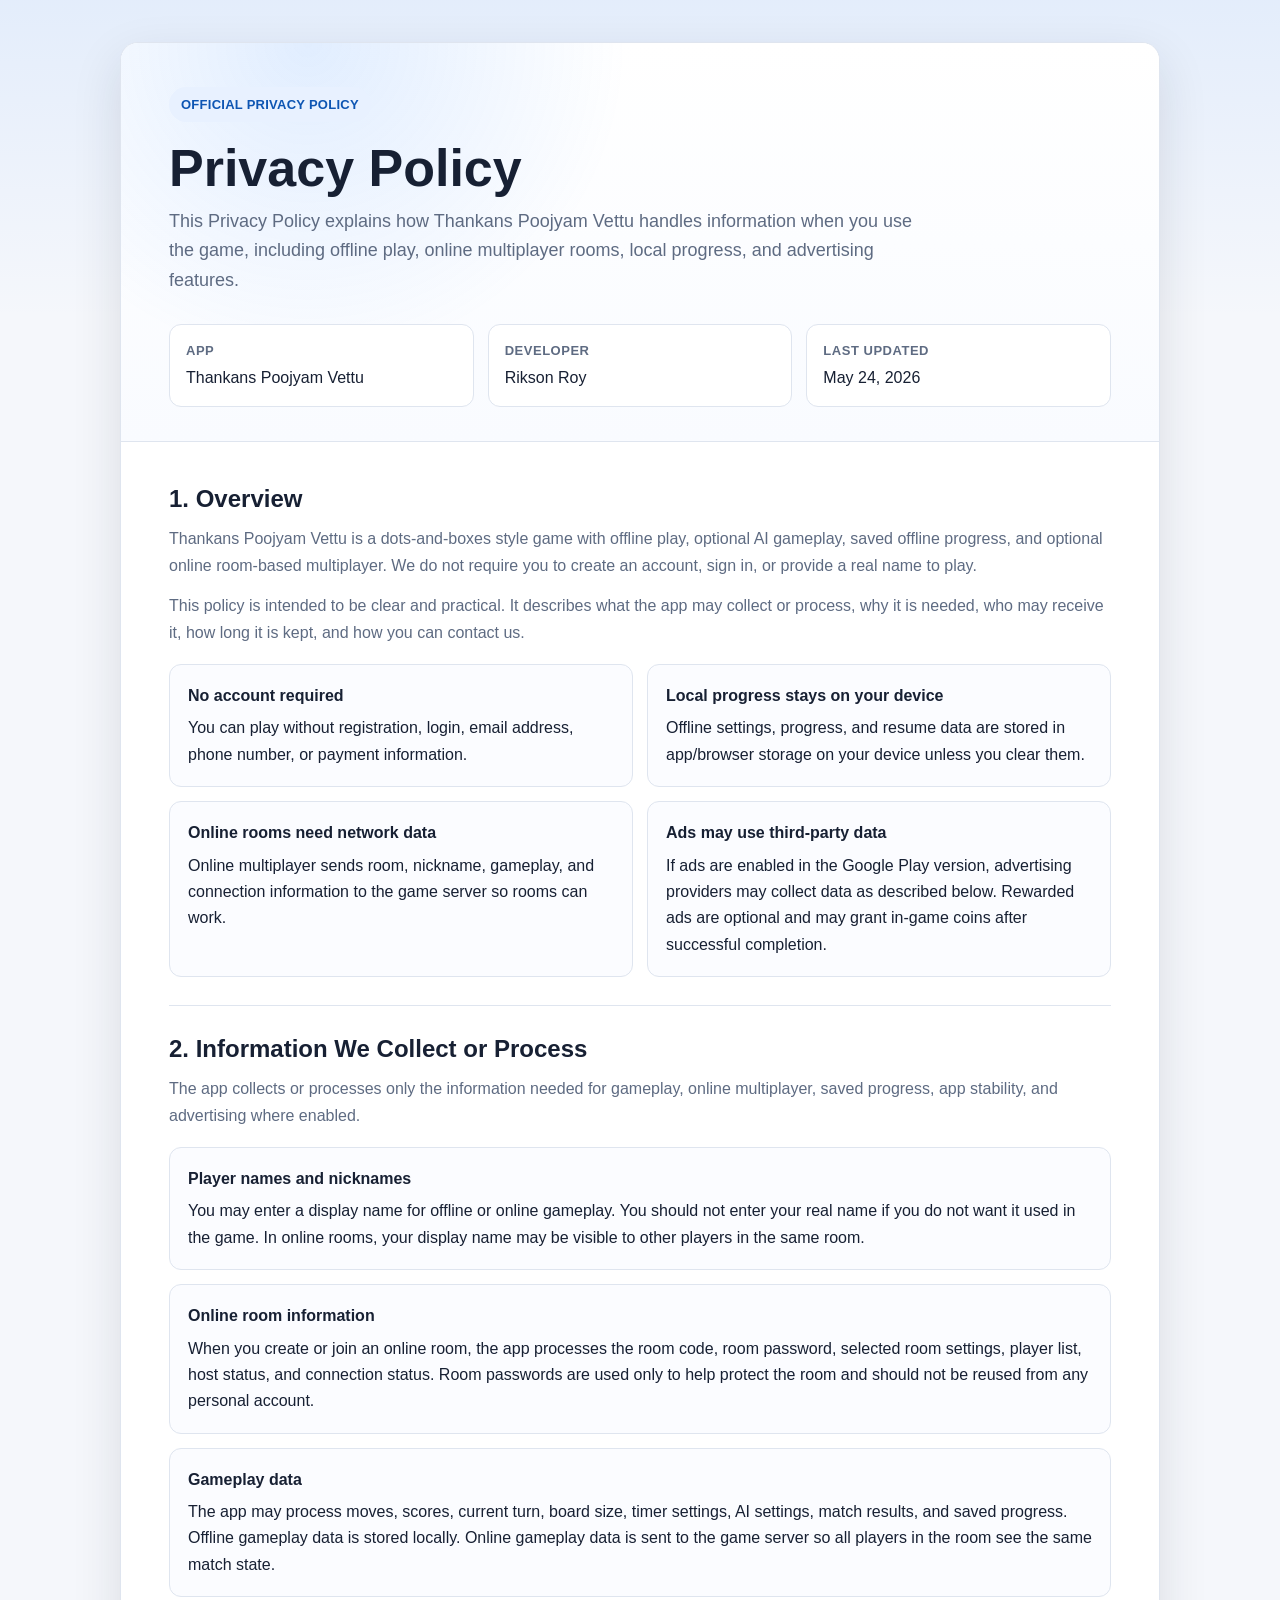
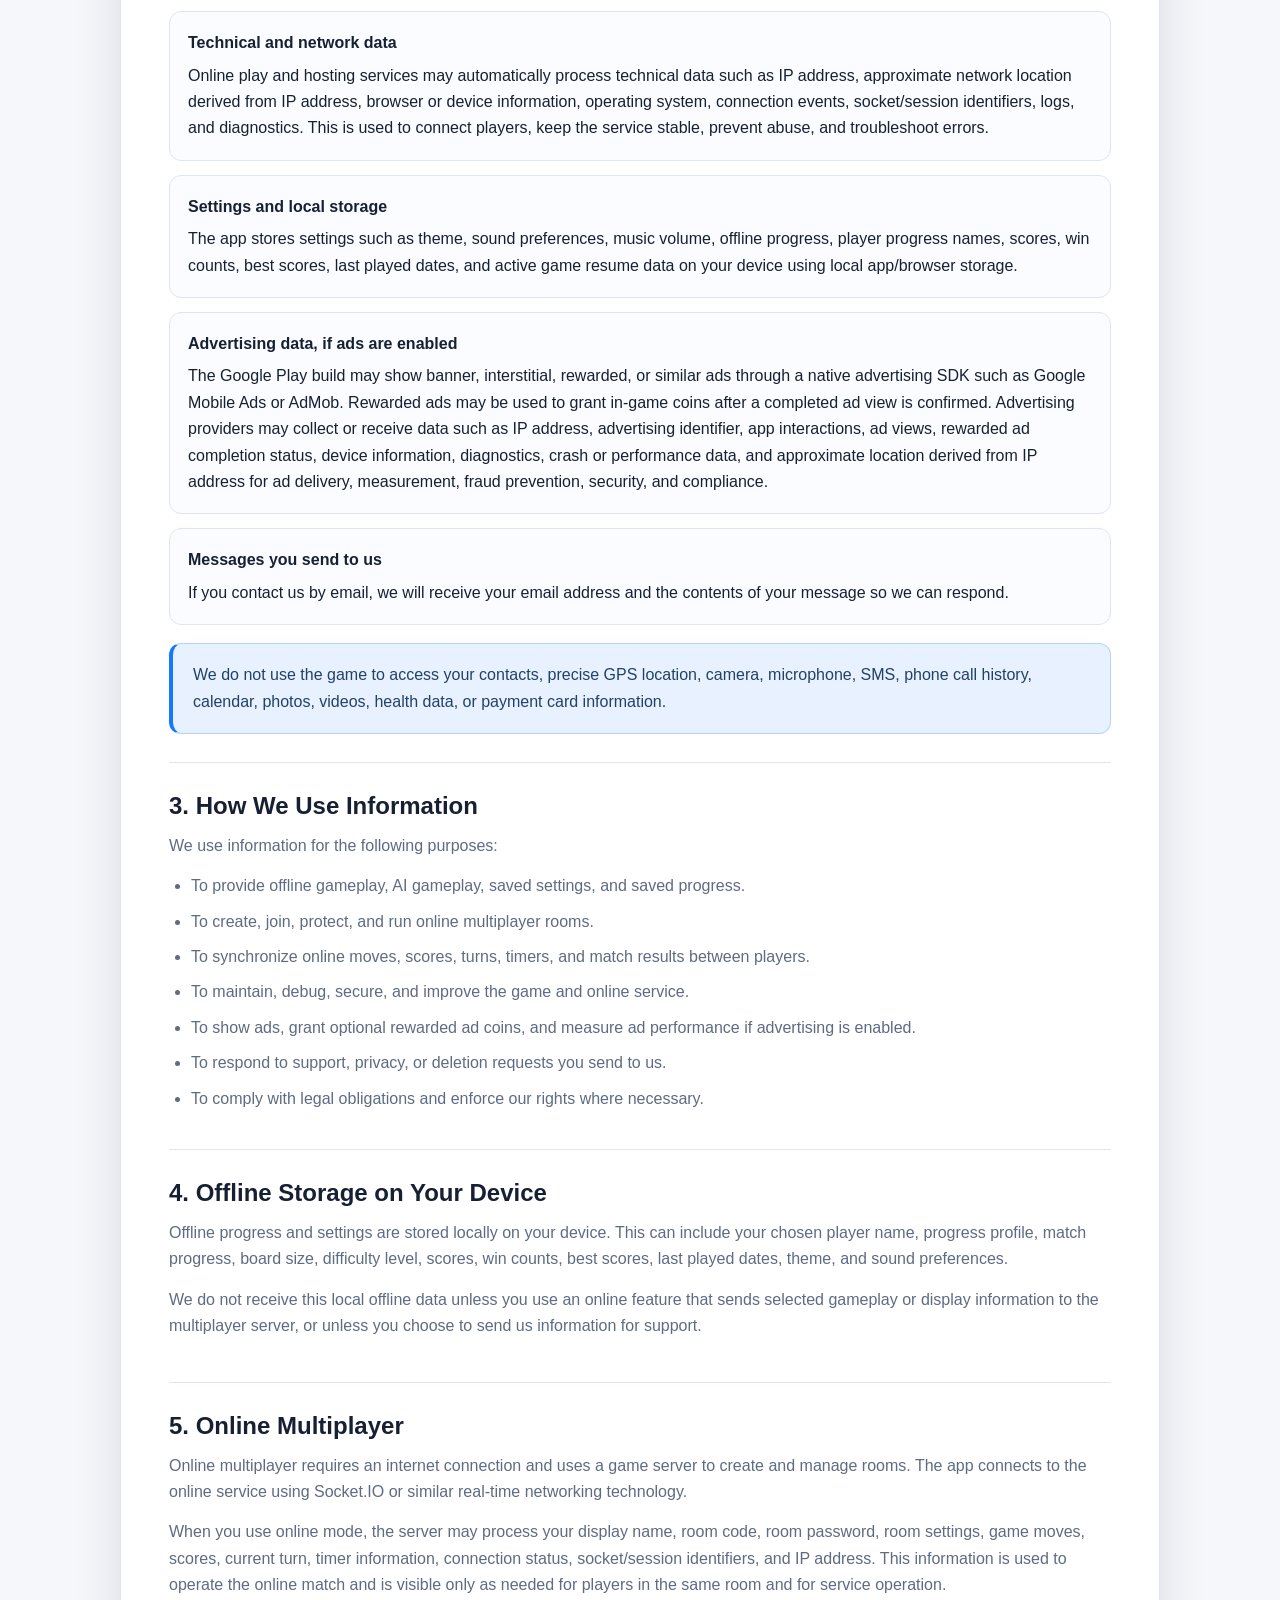
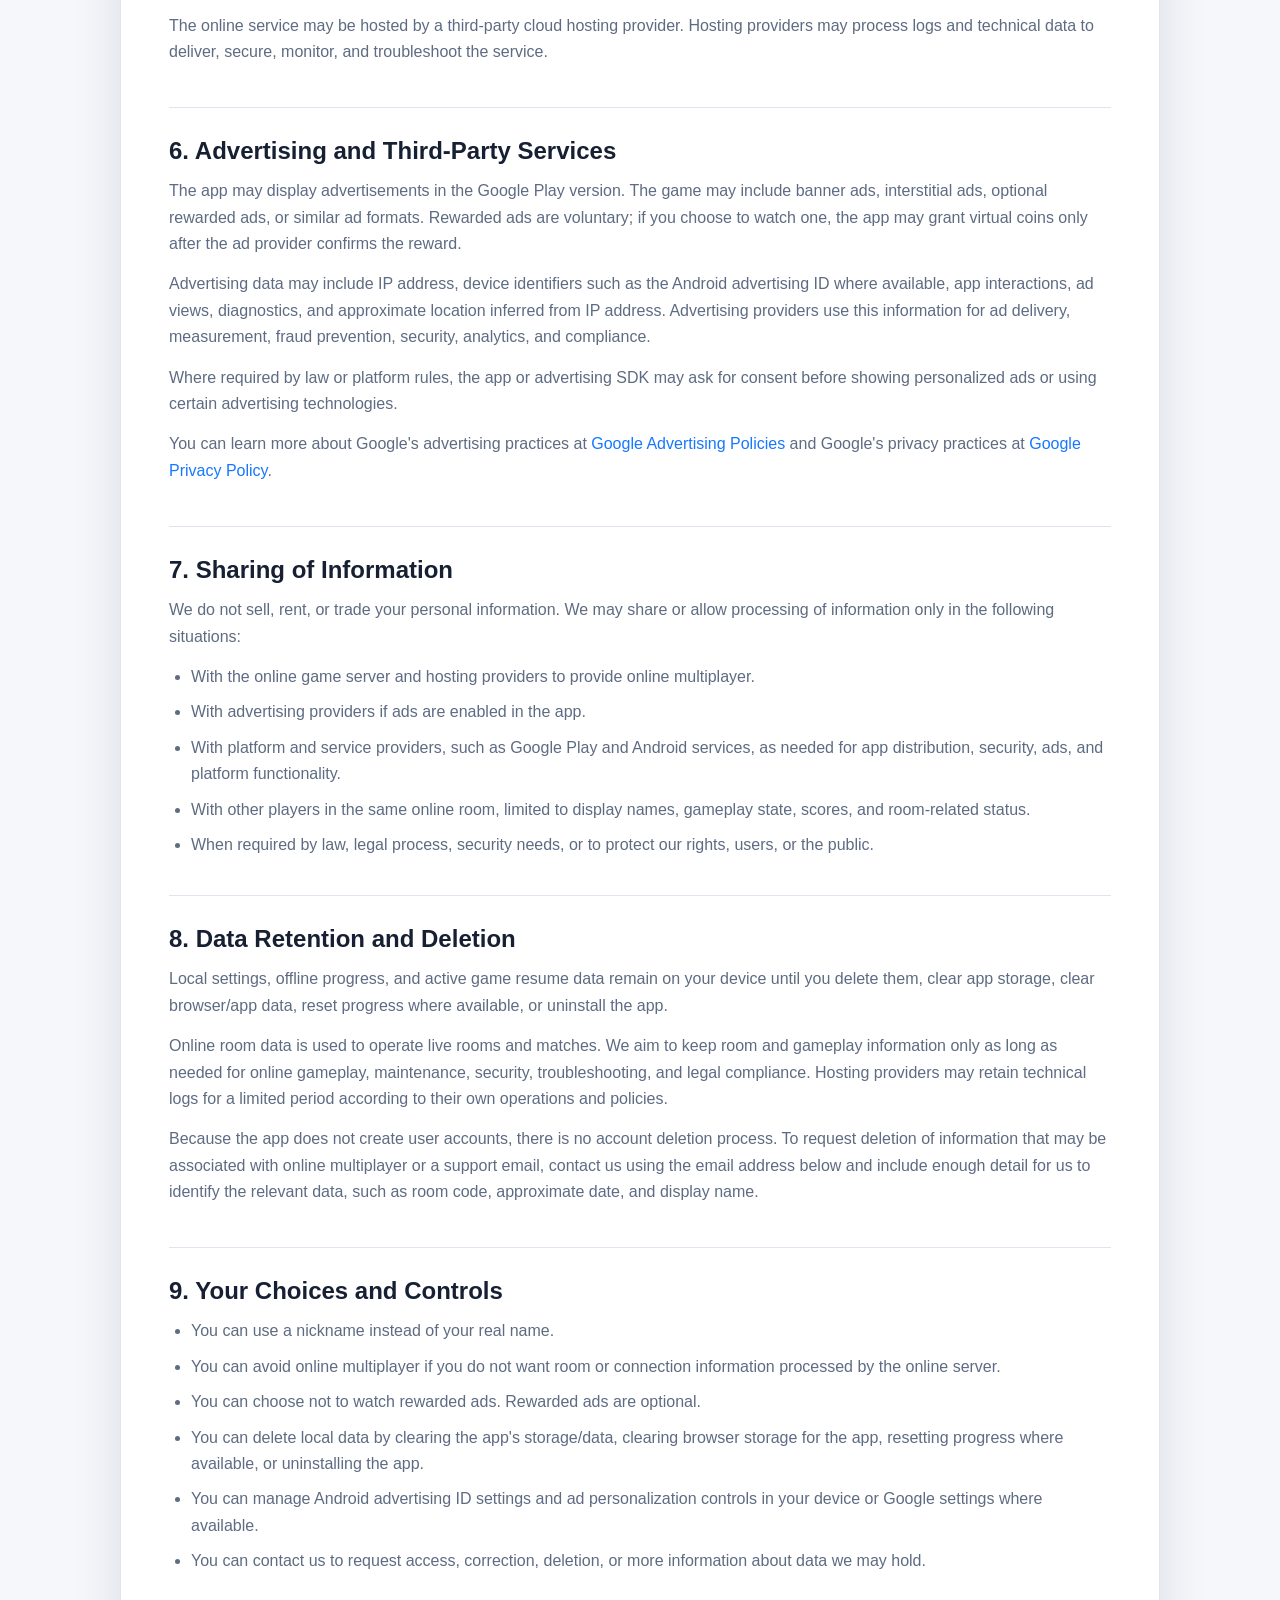
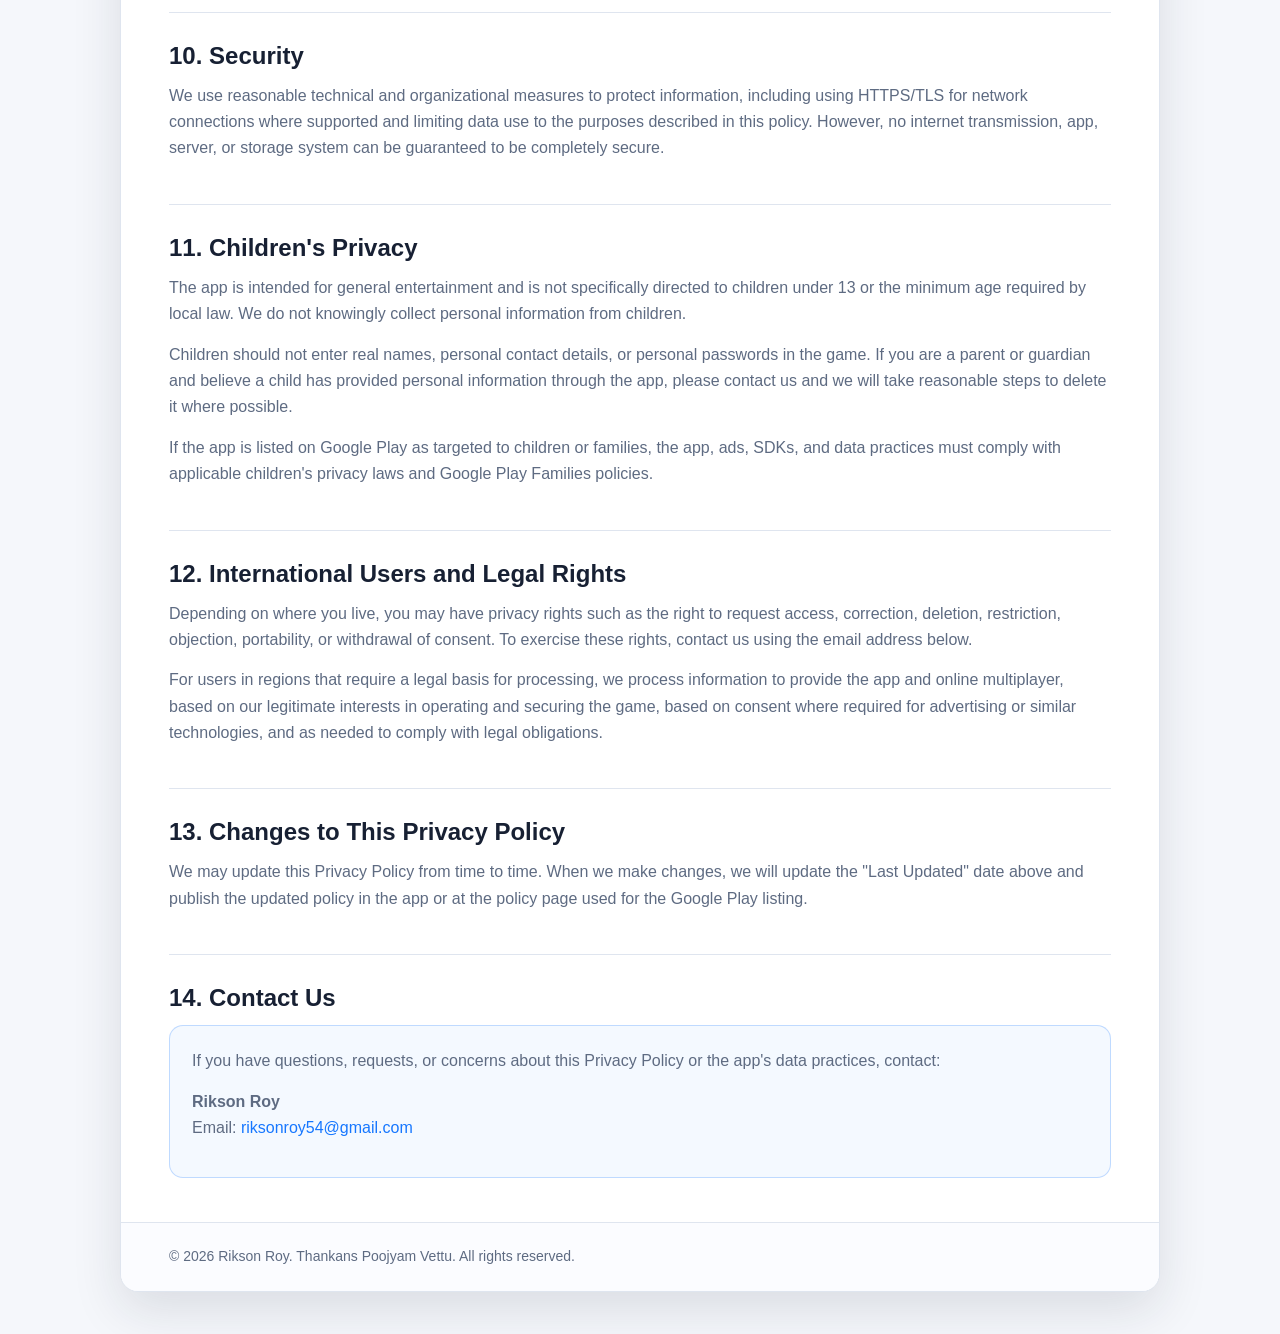
==== commit 908d6c75: "Update Privacy-Policy.html" ====
--- a/Privacy-Policy.html
+++ b/Privacy-Policy.html
@@ -296,7 +296,7 @@
           </div>
           <div class="meta-card">
             <strong>Last Updated</strong>
-            May 21, 2026
+            May 24, 2026
           </div>
         </div>
       </header>
@@ -325,7 +325,7 @@
             </div>
             <div class="summary-item">
               <strong>Ads may use third-party data</strong>
-              If ads are enabled in the Google Play version, the advertising provider may collect data as described below.
+              If ads are enabled in the Google Play version, advertising providers may collect data as described below. Rewarded ads are optional and may grant in-game coins after successful completion.
             </div>
           </div>
         </section>
@@ -364,7 +364,7 @@
 
             <div class="data-item">
               <strong>Advertising data, if ads are enabled</strong>
-              The Google Play build may show banner, interstitial, or similar ads through a native advertising SDK such as Google Mobile Ads or AdMob. Advertising providers may collect or receive data such as IP address, advertising identifier, app interactions, ad views, device information, diagnostics, crash or performance data, and approximate location derived from IP address for ad delivery, measurement, fraud prevention, security, and compliance.
+              The Google Play build may show banner, interstitial, rewarded, or similar ads through a native advertising SDK such as Google Mobile Ads or AdMob. Rewarded ads may be used to grant in-game coins after a completed ad view is confirmed. Advertising providers may collect or receive data such as IP address, advertising identifier, app interactions, ad views, rewarded ad completion status, device information, diagnostics, crash or performance data, and approximate location derived from IP address for ad delivery, measurement, fraud prevention, security, and compliance.
             </div>
 
             <div class="data-item">
@@ -388,7 +388,7 @@
             <li>To create, join, protect, and run online multiplayer rooms.</li>
             <li>To synchronize online moves, scores, turns, timers, and match results between players.</li>
             <li>To maintain, debug, secure, and improve the game and online service.</li>
-            <li>To show ads and measure ad performance if advertising is enabled.</li>
+            <li>To show ads, grant optional rewarded ad coins, and measure ad performance if advertising is enabled.</li>
             <li>To respond to support, privacy, or deletion requests you send to us.</li>
             <li>To comply with legal obligations and enforce our rights where necessary.</li>
           </ul>
@@ -420,10 +420,13 @@
         <section>
           <h2>6. Advertising and Third-Party Services</h2>
           <p>
-            The app may display advertisements in the Google Play version. The game code includes calls for native banner and interstitial ads. If the Android app wrapper uses Google Mobile Ads, AdMob, or another advertising provider, that provider may collect and share data according to its own policies and the settings chosen by the user and developer.
+            The app may display advertisements in the Google Play version. The game may include banner ads, interstitial ads, optional rewarded ads, or similar ad formats. Rewarded ads are voluntary; if you choose to watch one, the app may grant virtual coins only after the ad provider confirms the reward.
           </p>
           <p>
             Advertising data may include IP address, device identifiers such as the Android advertising ID where available, app interactions, ad views, diagnostics, and approximate location inferred from IP address. Advertising providers use this information for ad delivery, measurement, fraud prevention, security, analytics, and compliance.
+          </p>
+          <p>
+            Where required by law or platform rules, the app or advertising SDK may ask for consent before showing personalized ads or using certain advertising technologies.
           </p>
           <p>
             You can learn more about Google's advertising practices at <a href="https://policies.google.com/technologies/ads" rel="noopener">Google Advertising Policies</a> and Google's privacy practices at <a href="https://policies.google.com/privacy" rel="noopener">Google Privacy Policy</a>.
@@ -462,6 +465,7 @@
           <ul>
             <li>You can use a nickname instead of your real name.</li>
             <li>You can avoid online multiplayer if you do not want room or connection information processed by the online server.</li>
+            <li>You can choose not to watch rewarded ads. Rewarded ads are optional.</li>
             <li>You can delete local data by clearing the app's storage/data, clearing browser storage for the app, resetting progress where available, or uninstalling the app.</li>
             <li>You can manage Android advertising ID settings and ad personalization controls in your device or Google settings where available.</li>
             <li>You can contact us to request access, correction, deletion, or more information about data we may hold.</li>
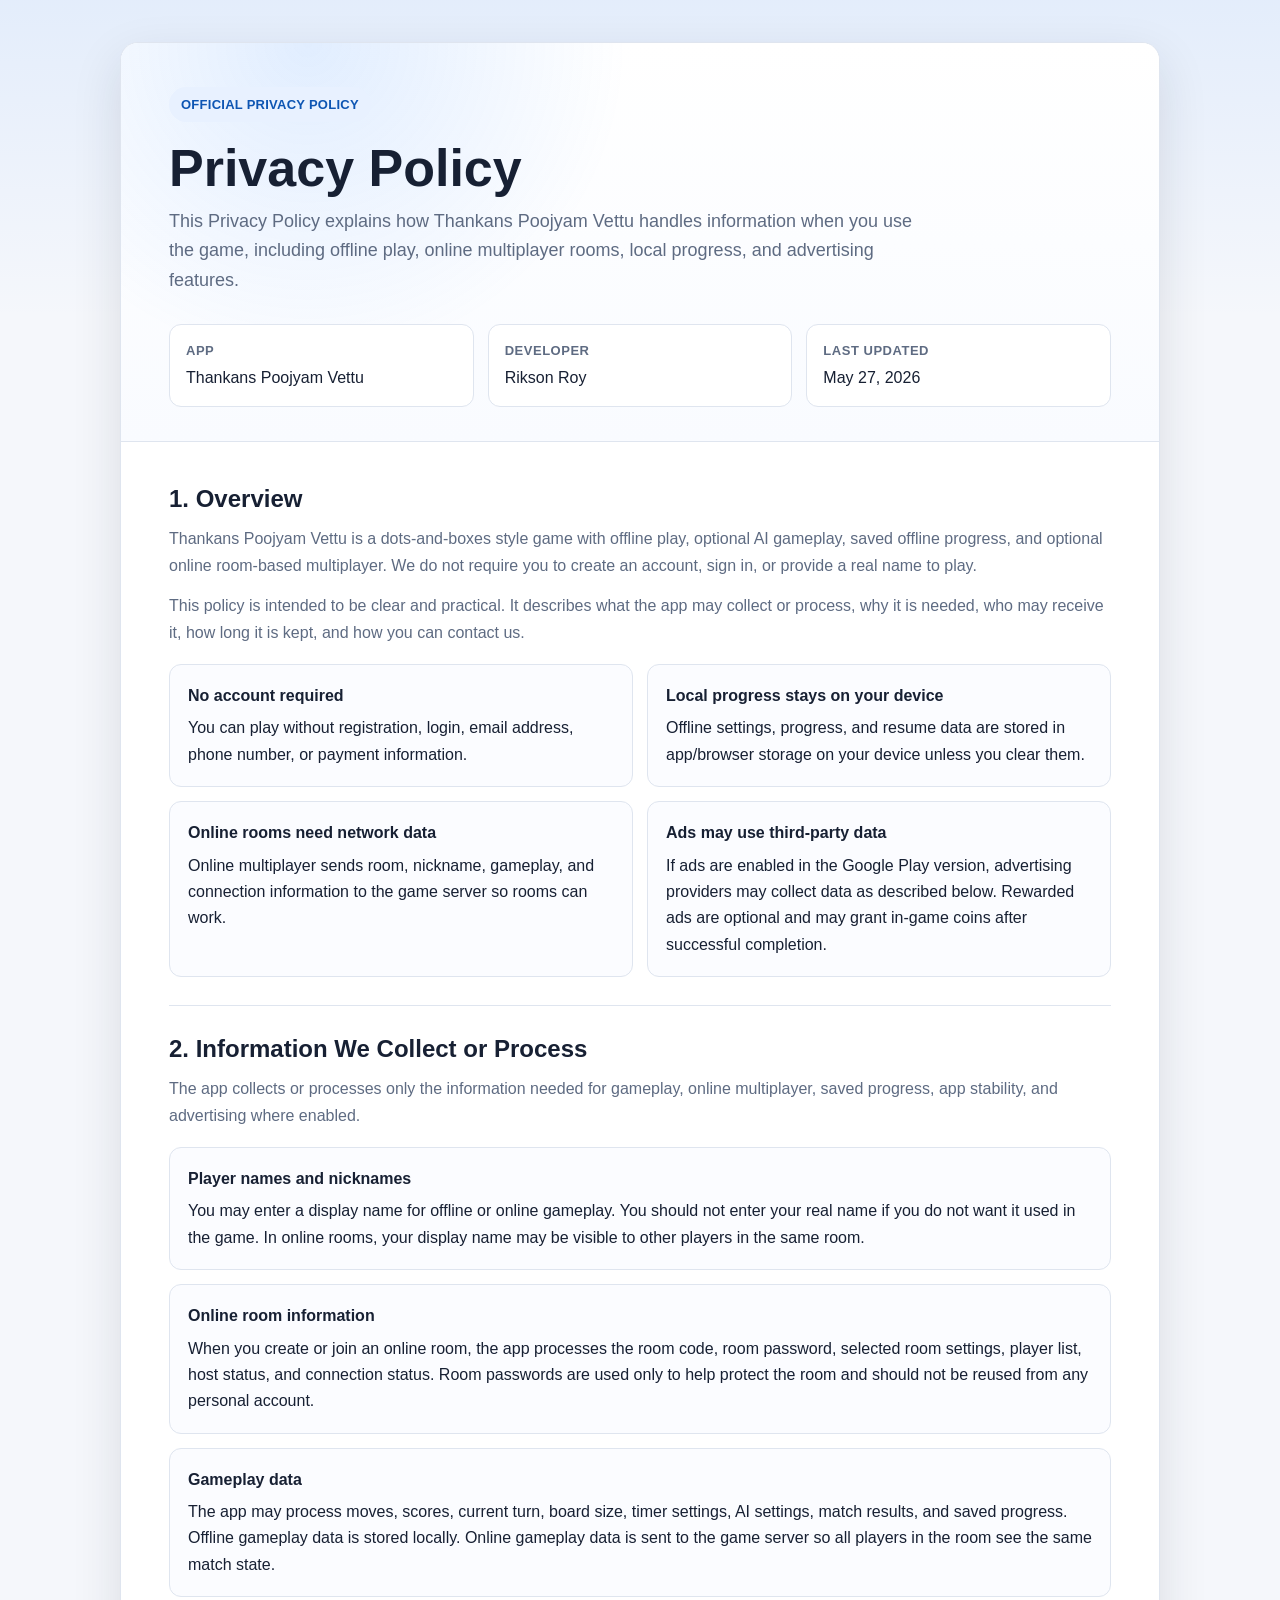
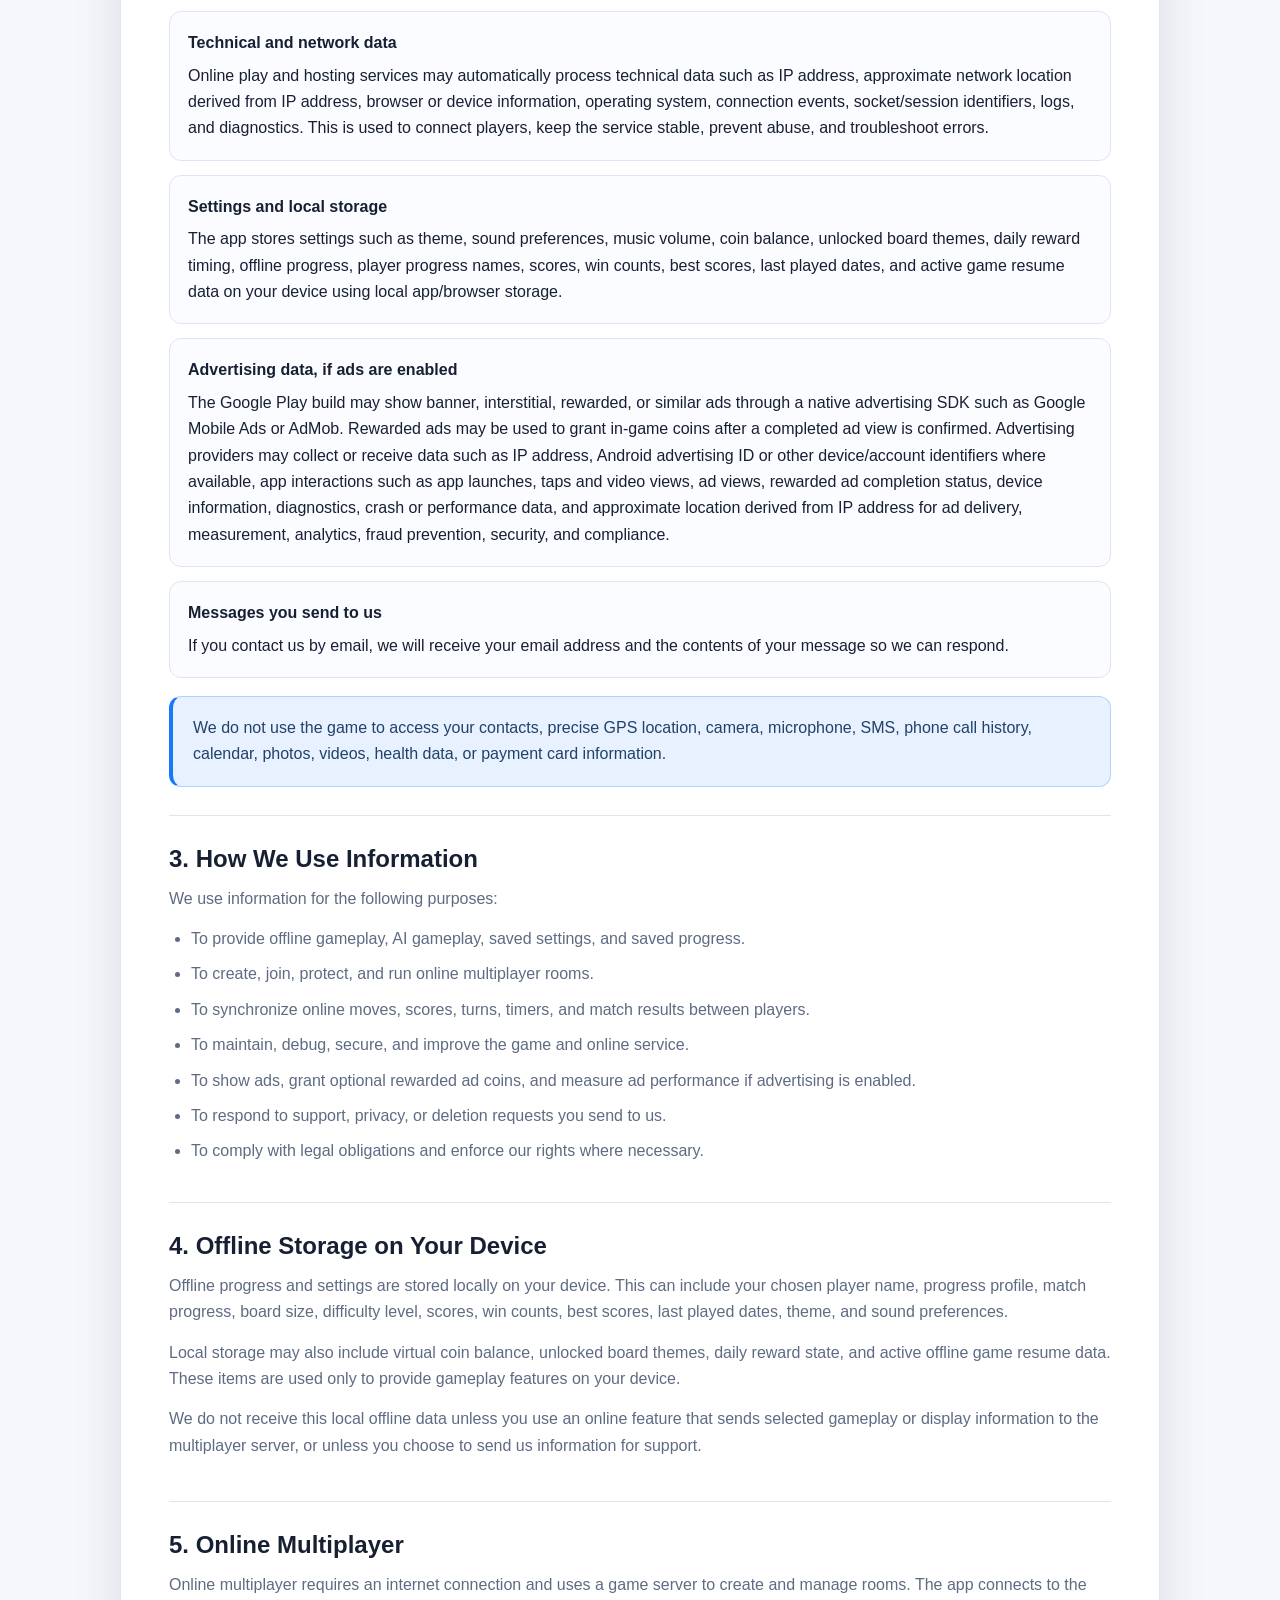
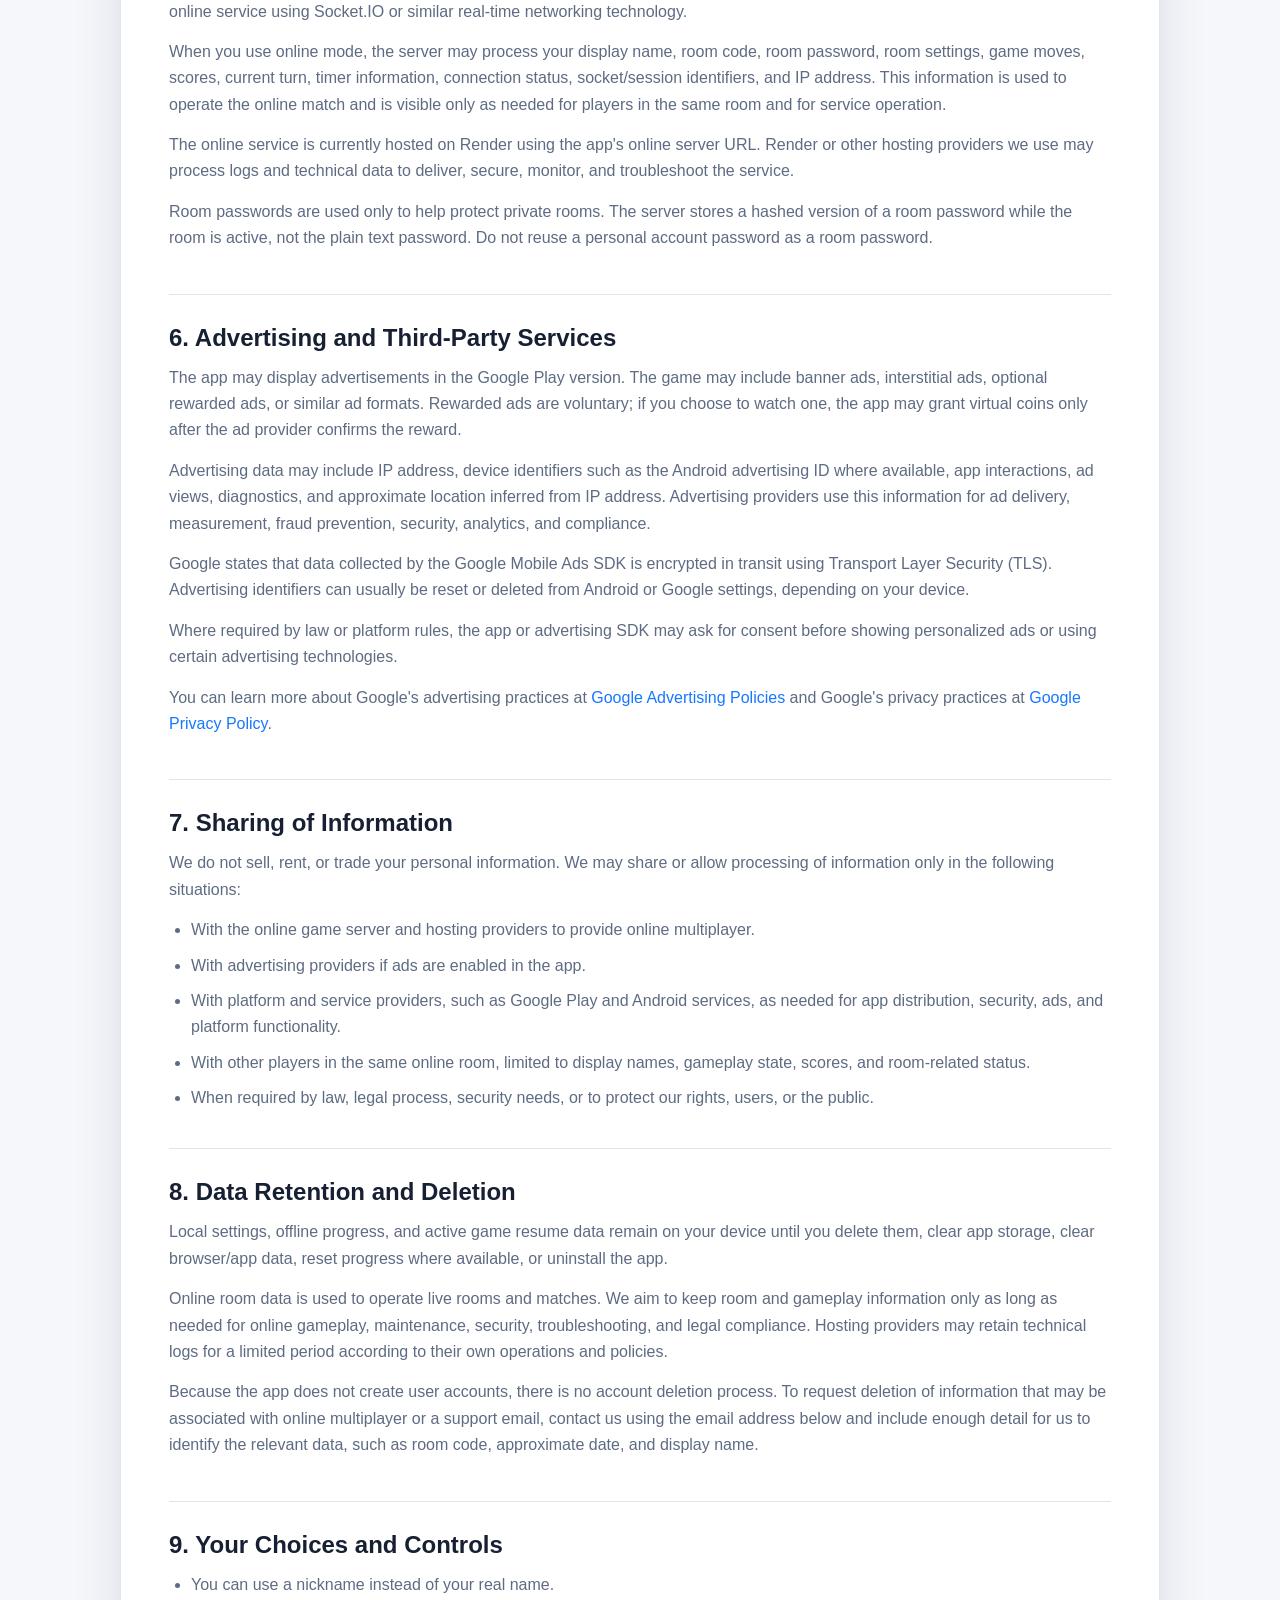
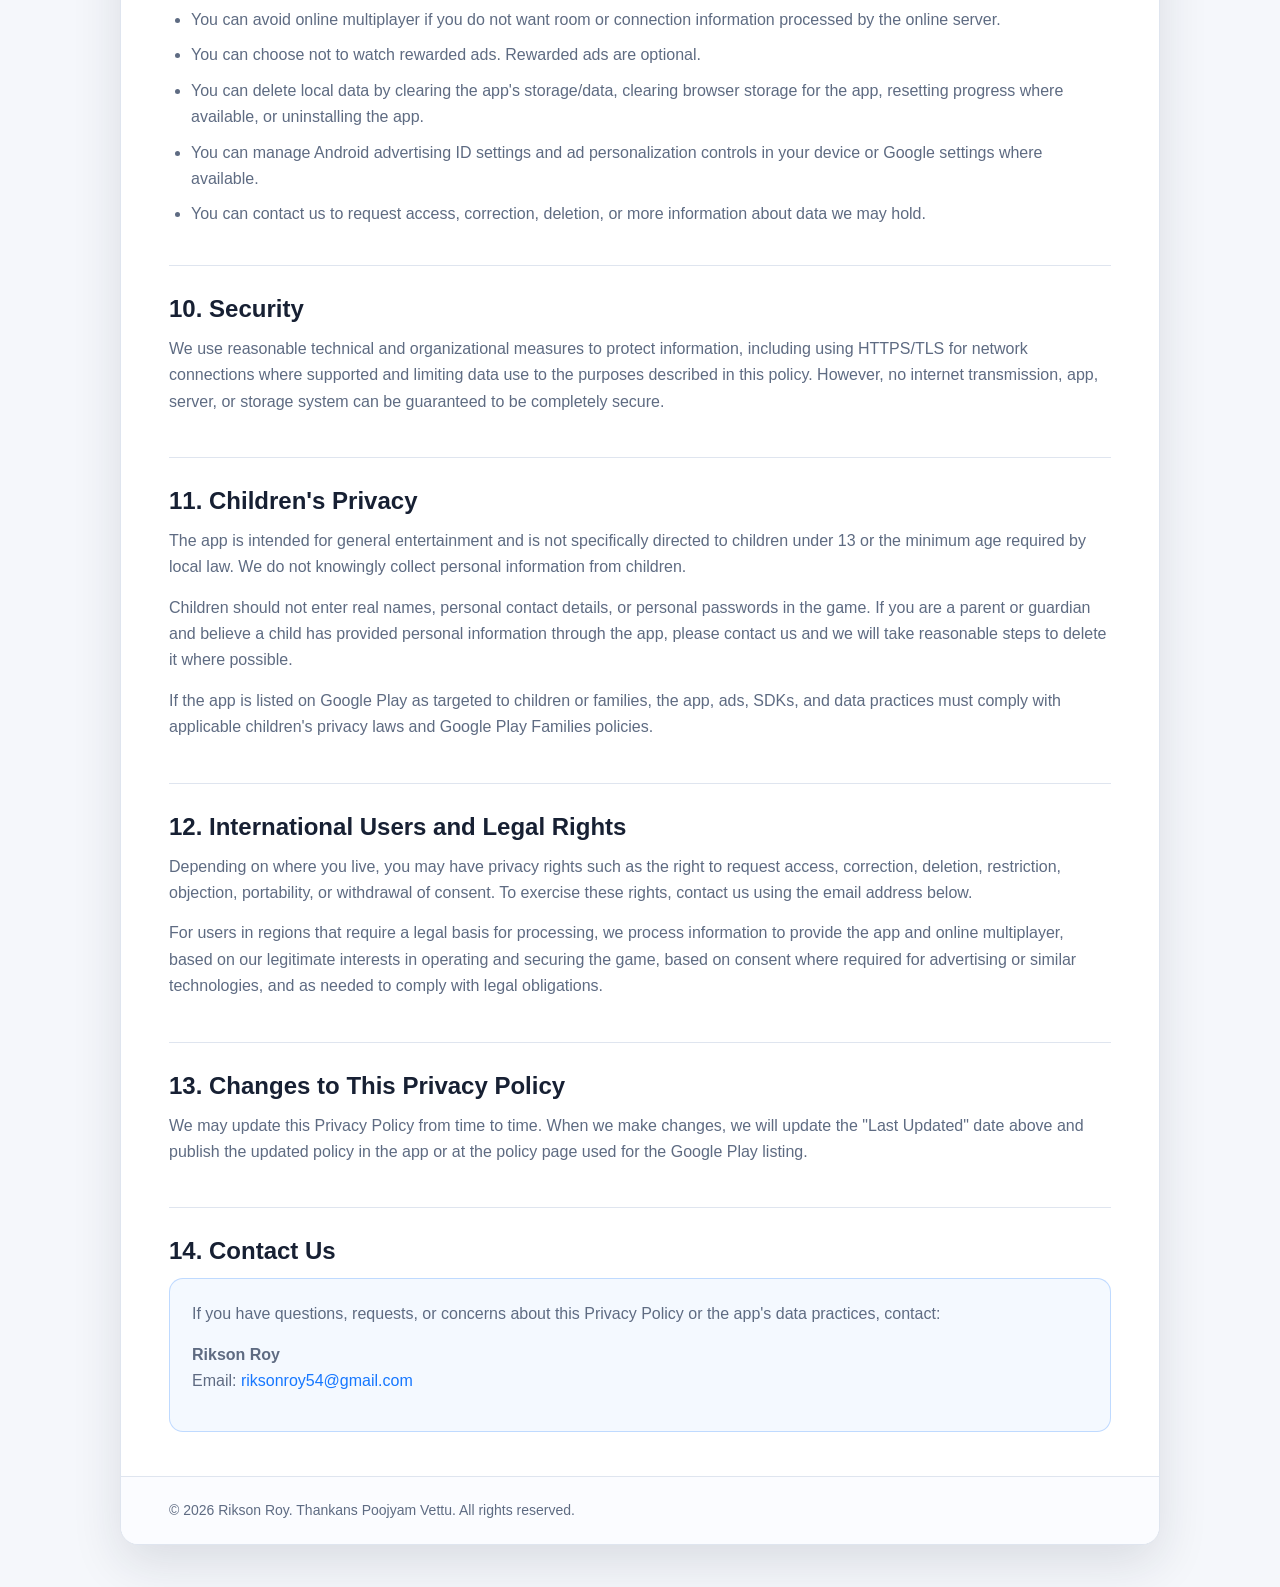
==== commit 9ea74011: "Update Privacy-Policy.html" ====
--- a/Privacy-Policy.html
+++ b/Privacy-Policy.html
@@ -296,7 +296,7 @@
           </div>
           <div class="meta-card">
             <strong>Last Updated</strong>
-            May 24, 2026
+            May 27, 2026
           </div>
         </div>
       </header>
@@ -359,12 +359,12 @@
 
             <div class="data-item">
               <strong>Settings and local storage</strong>
-              The app stores settings such as theme, sound preferences, music volume, offline progress, player progress names, scores, win counts, best scores, last played dates, and active game resume data on your device using local app/browser storage.
+              The app stores settings such as theme, sound preferences, music volume, coin balance, unlocked board themes, daily reward timing, offline progress, player progress names, scores, win counts, best scores, last played dates, and active game resume data on your device using local app/browser storage.
             </div>
 
             <div class="data-item">
               <strong>Advertising data, if ads are enabled</strong>
-              The Google Play build may show banner, interstitial, rewarded, or similar ads through a native advertising SDK such as Google Mobile Ads or AdMob. Rewarded ads may be used to grant in-game coins after a completed ad view is confirmed. Advertising providers may collect or receive data such as IP address, advertising identifier, app interactions, ad views, rewarded ad completion status, device information, diagnostics, crash or performance data, and approximate location derived from IP address for ad delivery, measurement, fraud prevention, security, and compliance.
+              The Google Play build may show banner, interstitial, rewarded, or similar ads through a native advertising SDK such as Google Mobile Ads or AdMob. Rewarded ads may be used to grant in-game coins after a completed ad view is confirmed. Advertising providers may collect or receive data such as IP address, Android advertising ID or other device/account identifiers where available, app interactions such as app launches, taps and video views, ad views, rewarded ad completion status, device information, diagnostics, crash or performance data, and approximate location derived from IP address for ad delivery, measurement, analytics, fraud prevention, security, and compliance.
             </div>
 
             <div class="data-item">
@@ -400,6 +400,9 @@
             Offline progress and settings are stored locally on your device. This can include your chosen player name, progress profile, match progress, board size, difficulty level, scores, win counts, best scores, last played dates, theme, and sound preferences.
           </p>
           <p>
+            Local storage may also include virtual coin balance, unlocked board themes, daily reward state, and active offline game resume data. These items are used only to provide gameplay features on your device.
+          </p>
+          <p>
             We do not receive this local offline data unless you use an online feature that sends selected gameplay or display information to the multiplayer server, or unless you choose to send us information for support.
           </p>
         </section>
@@ -413,7 +416,10 @@
             When you use online mode, the server may process your display name, room code, room password, room settings, game moves, scores, current turn, timer information, connection status, socket/session identifiers, and IP address. This information is used to operate the online match and is visible only as needed for players in the same room and for service operation.
           </p>
           <p>
-            The online service may be hosted by a third-party cloud hosting provider. Hosting providers may process logs and technical data to deliver, secure, monitor, and troubleshoot the service.
+            The online service is currently hosted on Render using the app's online server URL. Render or other hosting providers we use may process logs and technical data to deliver, secure, monitor, and troubleshoot the service.
+          </p>
+          <p>
+            Room passwords are used only to help protect private rooms. The server stores a hashed version of a room password while the room is active, not the plain text password. Do not reuse a personal account password as a room password.
           </p>
         </section>
 
@@ -424,6 +430,9 @@
           </p>
           <p>
             Advertising data may include IP address, device identifiers such as the Android advertising ID where available, app interactions, ad views, diagnostics, and approximate location inferred from IP address. Advertising providers use this information for ad delivery, measurement, fraud prevention, security, analytics, and compliance.
+          </p>
+          <p>
+            Google states that data collected by the Google Mobile Ads SDK is encrypted in transit using Transport Layer Security (TLS). Advertising identifiers can usually be reset or deleted from Android or Google settings, depending on your device.
           </p>
           <p>
             Where required by law or platform rules, the app or advertising SDK may ask for consent before showing personalized ads or using certain advertising technologies.
